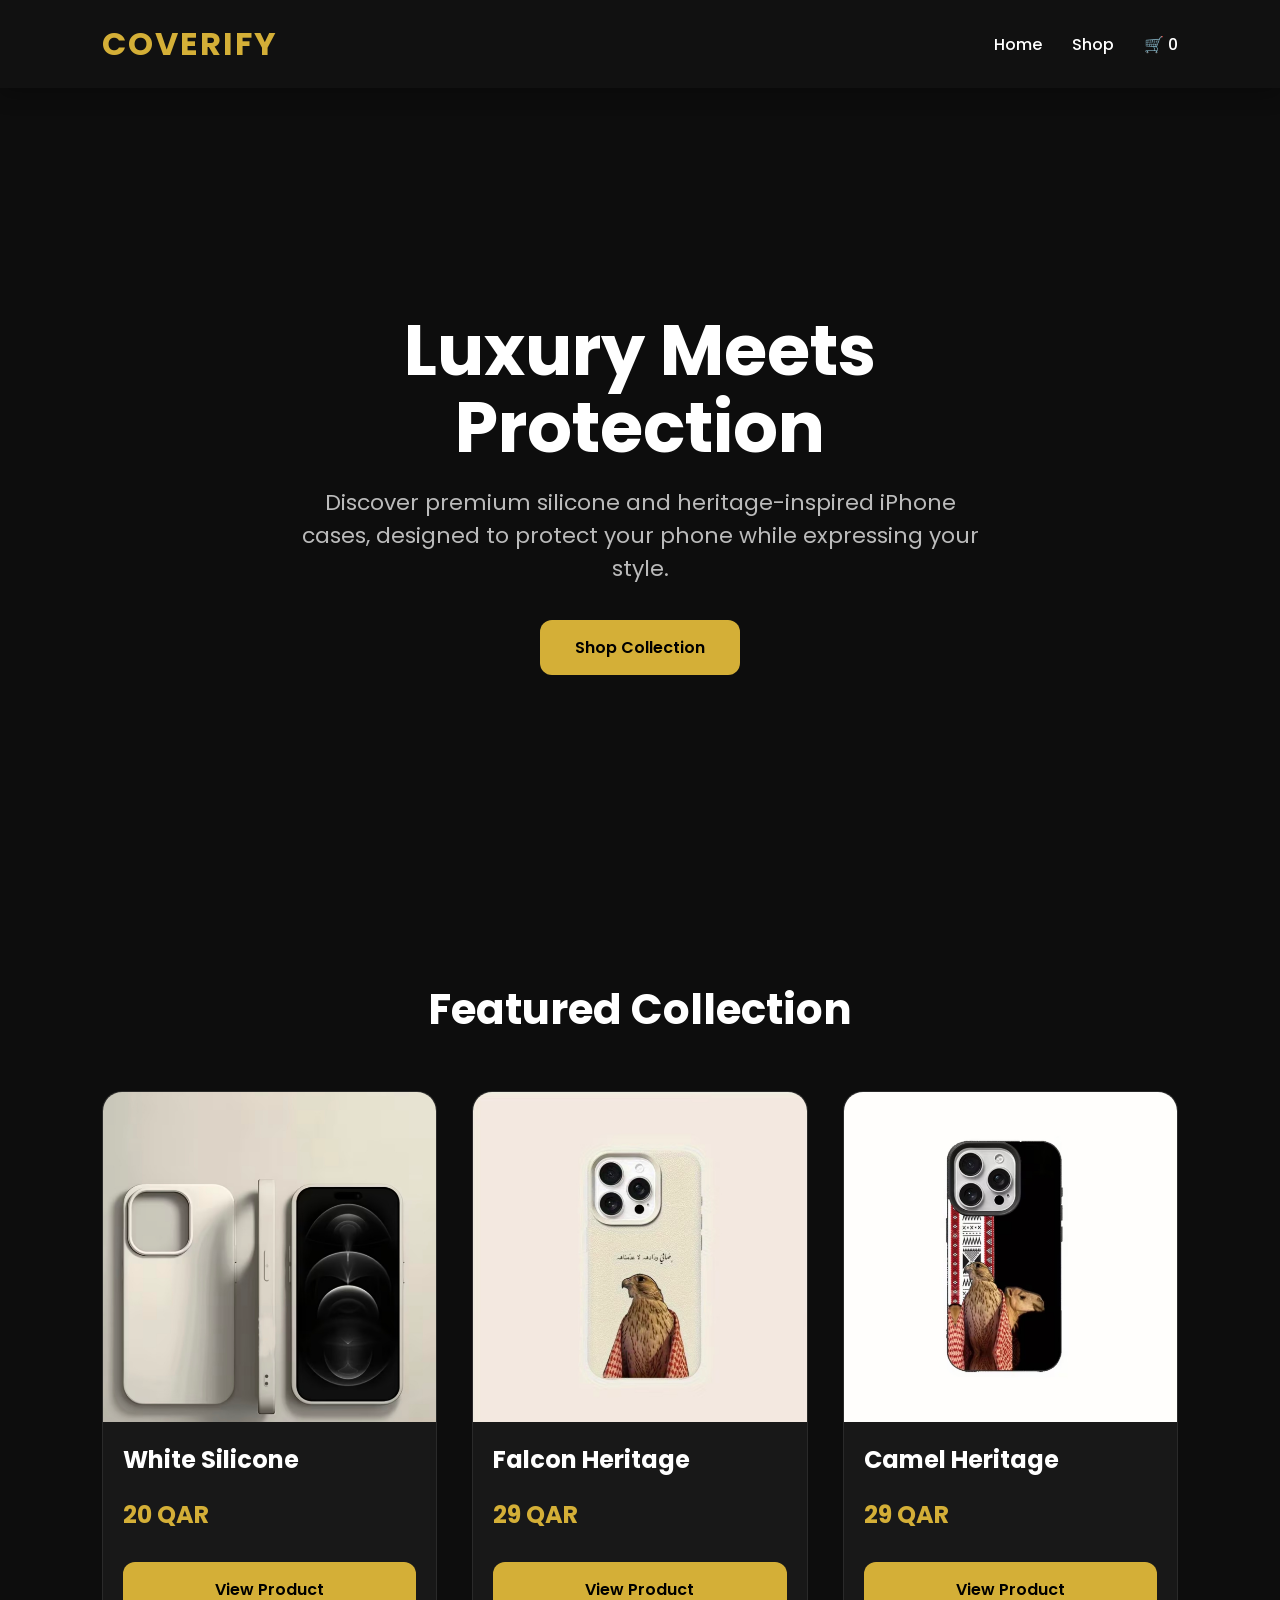
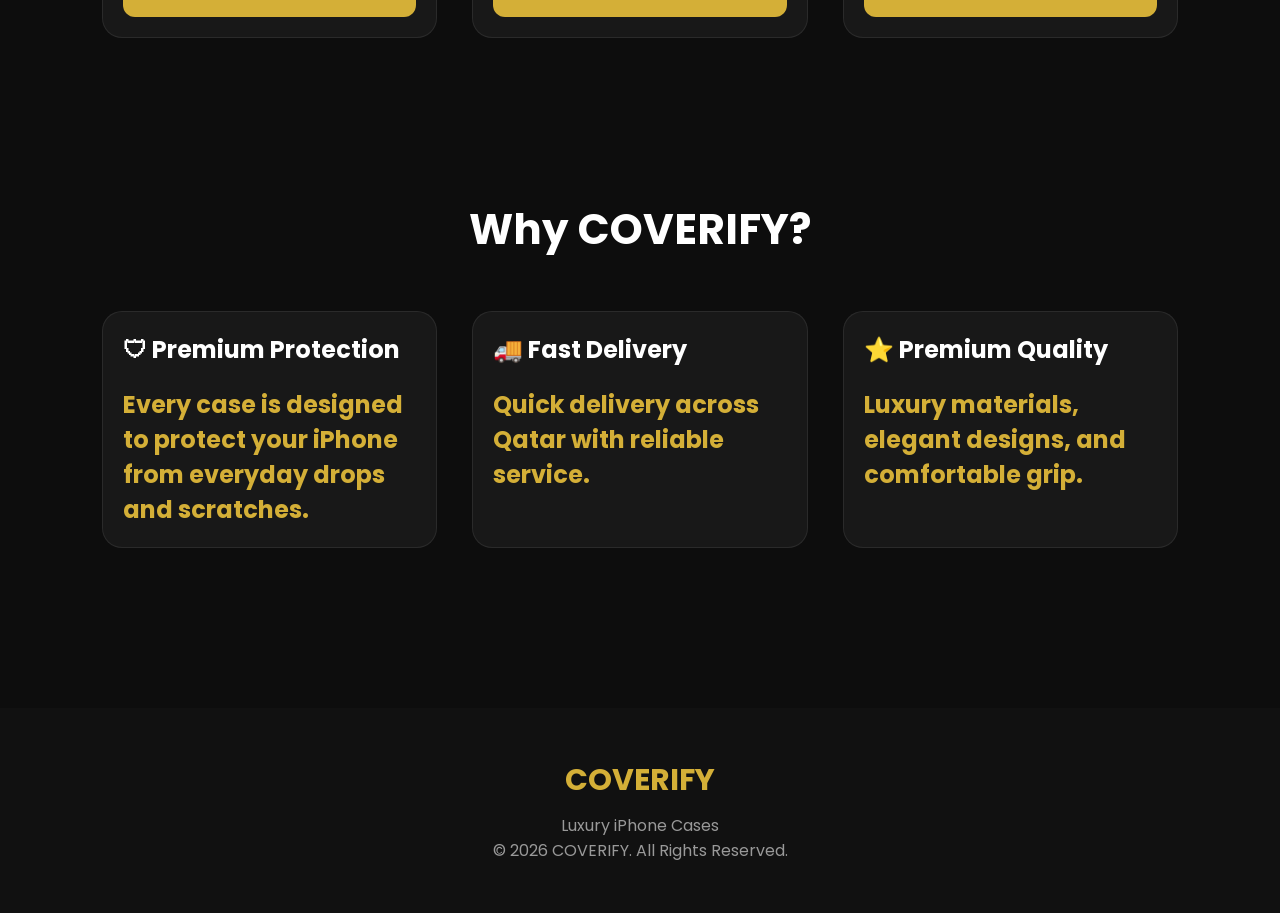
==== index.html @ b0727b63 "First version of COVERIFY" ====
<!DOCTYPE html>
<html lang="en">

<head>

<meta charset="UTF-8">
<meta name="viewport" content="width=device-width, initial-scale=1.0">

<title>COVERIFY | Premium iPhone Cases</title>

<link rel="stylesheet" href="style.css">

<link href="https://fonts.googleapis.com/css2?family=Poppins:wght@300;400;500;600;700&display=swap" rel="stylesheet">

</head>

<body>

<header class="navbar">

<div class="logo">COVERIFY</div>

<nav>

<a href="index.html">Home</a>
<a href="shop.html">Shop</a>
<a href="cart.html">🛒 <span id="cart-count">0</span></a>

</nav>

</header>

<section class="hero">

    <div class="hero-content">

        <h1>Luxury Meets Protection</h1>

        <p>
            Discover premium silicone and heritage-inspired iPhone cases,
            designed to protect your phone while expressing your style.
        </p>

        <a href="shop.html" class="btn">
            Shop Collection
        </a>

    </div>

</section>

<section class="featured">

<h2>Featured Collection</h2>

<div class="products">

<div class="card">

<img src="images/IMG_9384.PNG">

<h3>White Silicone</h3>

<p>20 QAR</p>

<a href="product.html?id=white-silicone" class="card-btn">
View Product
</a>

</div>

<div class="card">

<img src="images/IMG_9403.PNG">

<h3>Falcon Heritage</h3>

<p>29 QAR</p>

<a href="product.html?id=falcon-heritage" class="card-btn">
View Product
</a>

</div>

<div class="card">

<img src="images/IMG_9407.PNG">

<h3>Camel Heritage</h3>

<p>29 QAR</p>

<a href="product.html?id=camel-heritage" class="card-btn">
View Product
</a>

</div>

</div>

</section>

<section class="featured">

<h2>Why COVERIFY?</h2>

<div class="products">

<div class="card">

<h3>🛡 Premium Protection</h3>

<p>
Every case is designed to protect your iPhone from everyday drops and scratches.
</p>

</div>

<div class="card">

<h3>🚚 Fast Delivery</h3>

<p>
Quick delivery across Qatar with reliable service.
</p>

</div>

<div class="card">

<h3>⭐ Premium Quality</h3>

<p>
Luxury materials, elegant designs, and comfortable grip.
</p>

</div>

</div>

</section>

<footer>

<h3>COVERIFY</h3>

<p>Luxury iPhone Cases</p>

<p>© 2026 COVERIFY. All Rights Reserved.</p>

</footer>

<script src="products.js"></script>
<script src="cart.js"></script>

</body>

</html>
---- style.css ----
/* ===========================
   COVERIFY V2
=========================== */

*{
    margin:0;
    padding:0;
    box-sizing:border-box;
    font-family:'Poppins',sans-serif;
}

html{
    scroll-behavior:smooth;
}

body{
    background:#0d0d0d;
    color:white;
}

img{
    max-width:100%;
    display:block;
}

a{
    text-decoration:none;
}

.container{
    width:90%;
    max-width:1300px;
    margin:auto;
}

/* ===========================
NAVBAR
=========================== */

.navbar{

    display:flex;
    justify-content:space-between;
    align-items:center;

    padding:20px 8%;

    background:#111;

    position:sticky;
    top:0;
    z-index:1000;

    box-shadow:0 5px 20px rgba(0,0,0,.3);

}

.logo{

    font-size:32px;
    font-weight:700;
    color:#D4AF37;
    letter-spacing:2px;

}

nav{

    display:flex;
    align-items:center;
    gap:30px;

}

nav a{

    color:white;
    transition:.3s;
    font-weight:500;

}

nav a:hover{

    color:#D4AF37;

}

/* ===========================
HERO
=========================== */

.hero{

    height:90vh;

    display:flex;

    justify-content:center;

    align-items:center;

    text-align:center;

    padding:20px;

}

.hero h1{

    font-size:64px;

    margin-bottom:20px;

}

.hero p{

    color:#cccccc;

    font-size:22px;

    max-width:700px;

    margin:auto;

    margin-bottom:40px;

}

/* ===========================
BUTTONS
=========================== */

.btn,
.card-btn{

    display:inline-block;

    background:#D4AF37;

    color:black;

    padding:15px 35px;

    border-radius:12px;

    font-weight:600;

    transition:.3s;

    border:none;

    cursor:pointer;

}

.btn:hover,
.card-btn:hover{

    transform:translateY(-3px);

    background:white;

}

/* ===========================
SECTION
=========================== */

.featured{

    padding:80px 8%;

}

.featured h2{

    text-align:center;

    font-size:42px;

    margin-bottom:50px;

}
/* ===========================
PRODUCT GRID
=========================== */

.products{

    display:grid;

    grid-template-columns:repeat(auto-fit,minmax(300px,1fr));

    gap:35px;

}

.card{

    background:#181818;

    border-radius:20px;

    overflow:hidden;

    transition:.35s;

    border:1px solid rgba(255,255,255,.08);

}

.card:hover{

    transform:translateY(-10px);

    box-shadow:0 20px 40px rgba(212,175,55,.2);

}

.card img{

    width:100%;

    height:330px;

    object-fit:cover;

}

.card h3{

    margin:20px;

    font-size:24px;

}

.card p{

    margin:0 20px 20px;

    color:#D4AF37;

    font-size:24px;

    font-weight:700;

}

.card-btn{

    width:calc(100% - 40px);

    margin:10px 20px 20px;

    text-align:center;

}

/* ===========================
FOOTER
=========================== */

footer{

    background:#111;

    padding:50px;

    text-align:center;

    margin-top:80px;

}

footer h3{

    color:#D4AF37;

    font-size:30px;

    margin-bottom:10px;

}

footer p{

    color:#999;

}

/* ===========================
SCROLLBAR
=========================== */

::-webkit-scrollbar{

    width:10px;

}

::-webkit-scrollbar-thumb{

    background:#D4AF37;

    border-radius:20px;

}

::-webkit-scrollbar-track{

    background:#111;

}
/* HERO CONTENT */

.hero{
    min-height:85vh;
    display:flex;
    justify-content:center;
    align-items:center;
    text-align:center;
    padding:40px 20px;
}

.hero-content{
    max-width:800px;
}

.hero-content h1{
    font-size:70px;
    margin-bottom:20px;
    line-height:1.1;
}

.hero-content p{
    font-size:22px;
    color:#bbb;
    margin-bottom:35px;
}

@media(max-width:768px){

.hero-content h1{
    font-size:42px;
}

.hero-content p{
    font-size:18px;
}

}
/* SHOP TOOLS */

.shop-tools{

margin-bottom:50px;

display:flex;

justify-content:space-between;

align-items:center;

flex-wrap:wrap;

gap:20px;

}

#search{

width:350px;

max-width:100%;

padding:15px 20px;

border:none;

border-radius:15px;

background:#1a1a1a;

color:white;

font-size:16px;

}

.filters{

display:flex;

gap:15px;

flex-wrap:wrap;

}

.filter-btn{

padding:12px 25px;

border:none;

border-radius:30px;

cursor:pointer;

background:#222;

color:white;

transition:.3s;

}

.filter-btn:hover,

.filter-btn.active{

background:#D4AF37;

color:black;

}
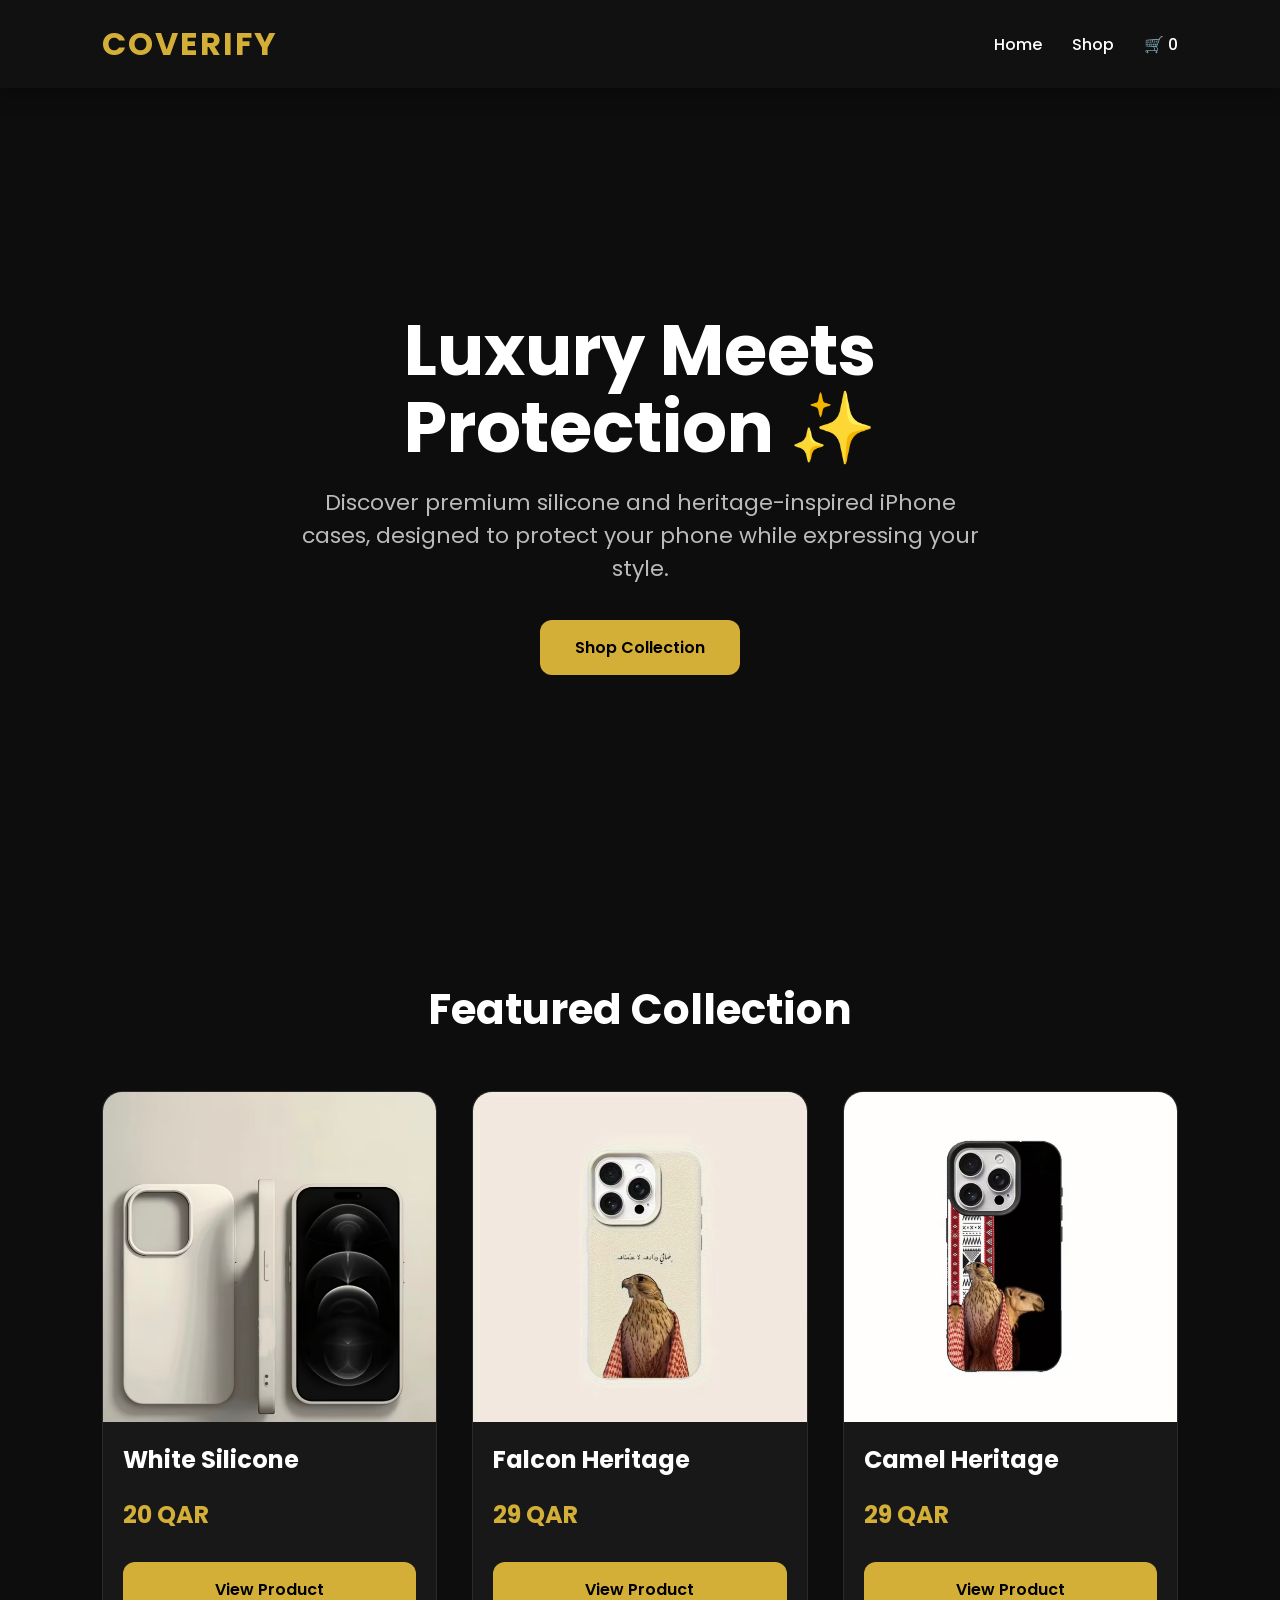
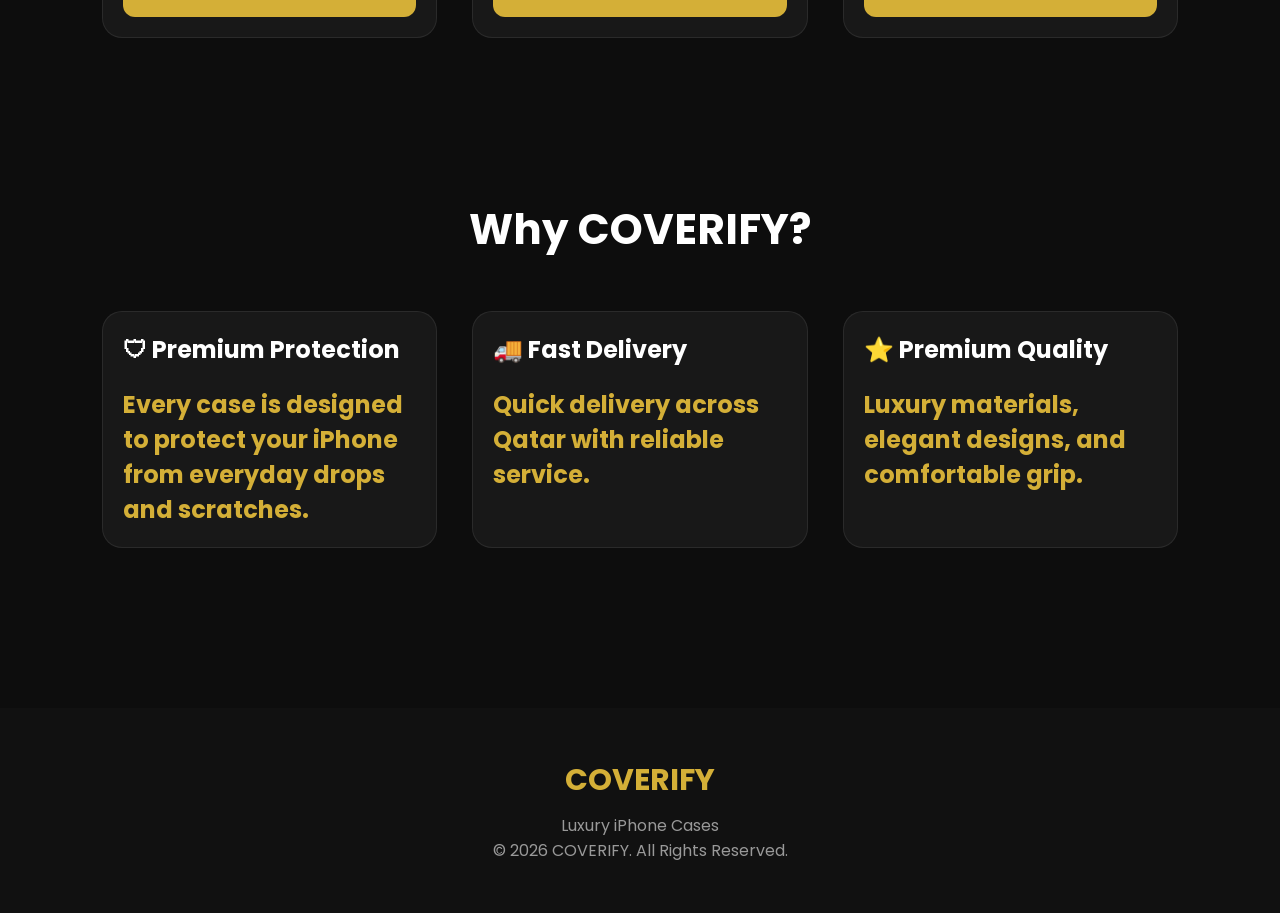
==== commit 5bc1a449: "Test automatic deployment" ====
--- a/index.html
+++ b/index.html
@@ -34,7 +34,7 @@
 
     <div class="hero-content">
 
-        <h1>Luxury Meets Protection</h1>
+        <h1>Luxury Meets Protection ✨</h1>
 
         <p>
             Discover premium silicone and heritage-inspired iPhone cases,
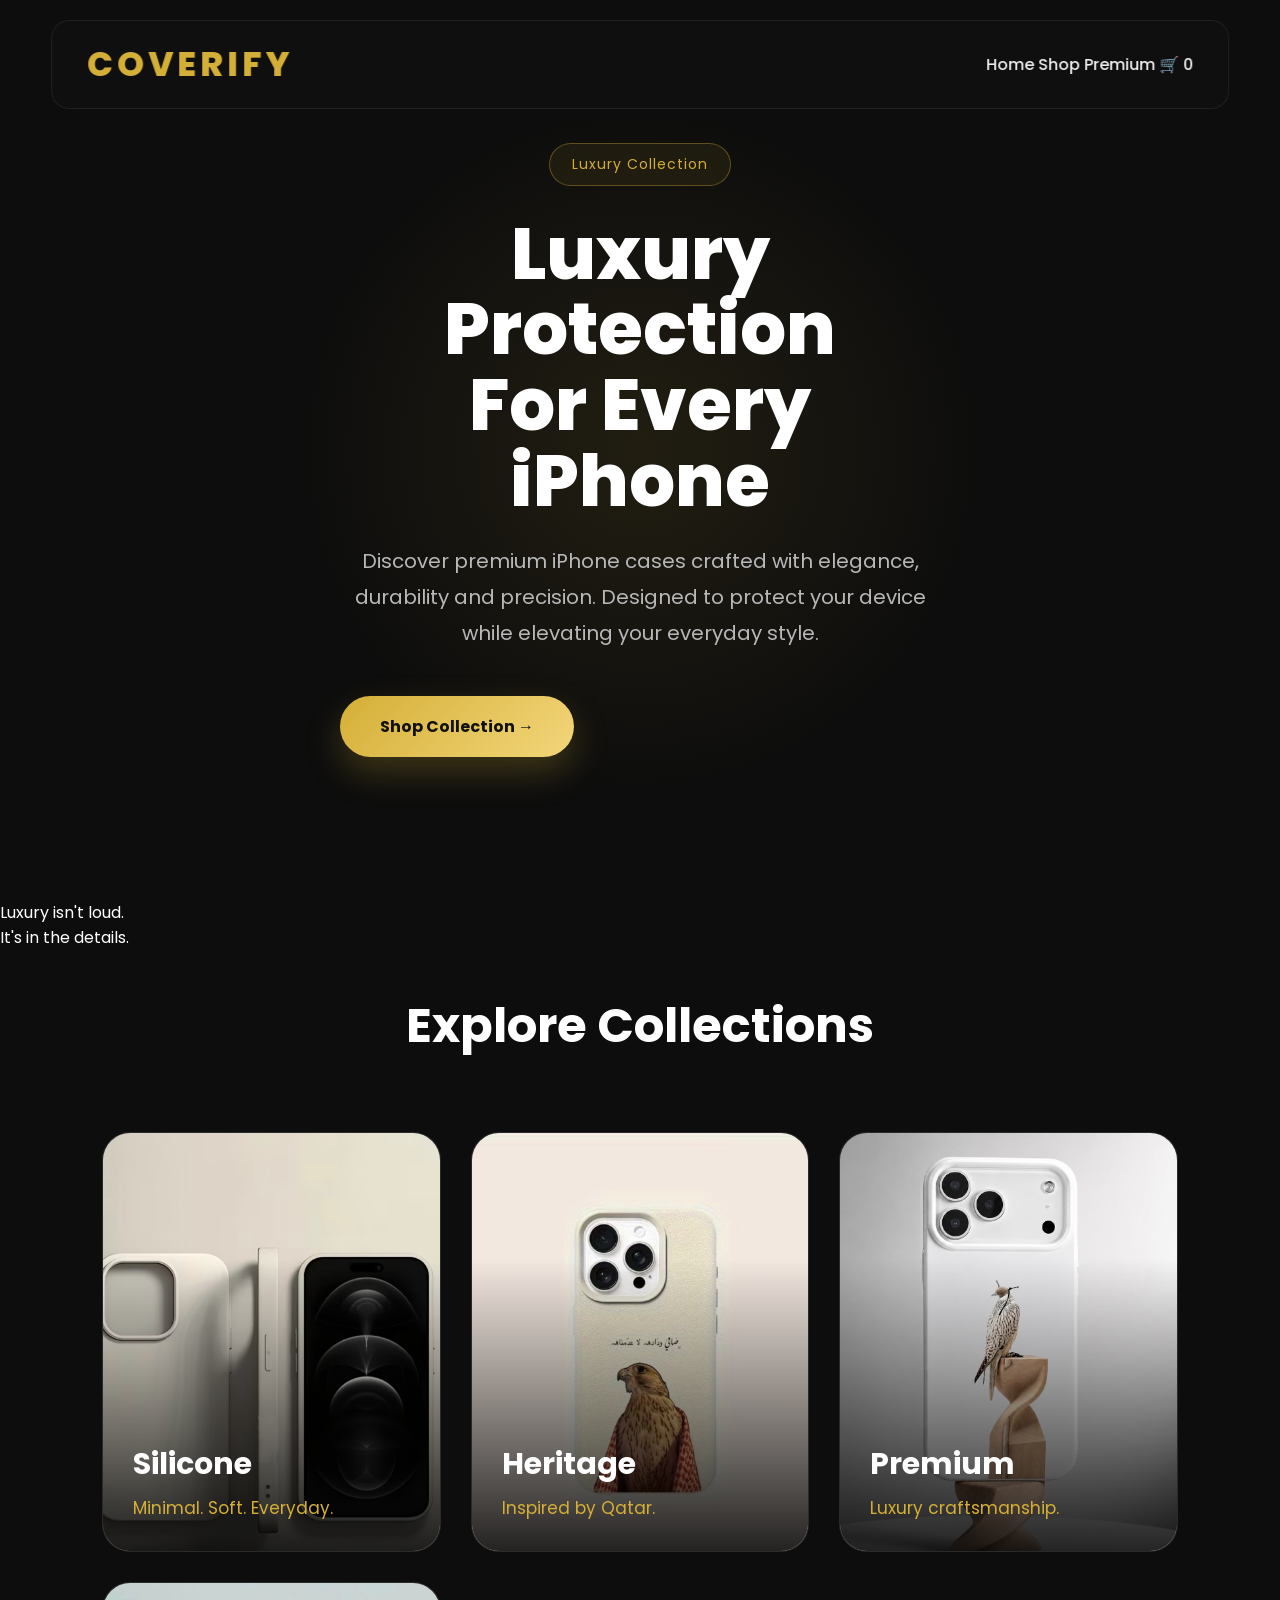
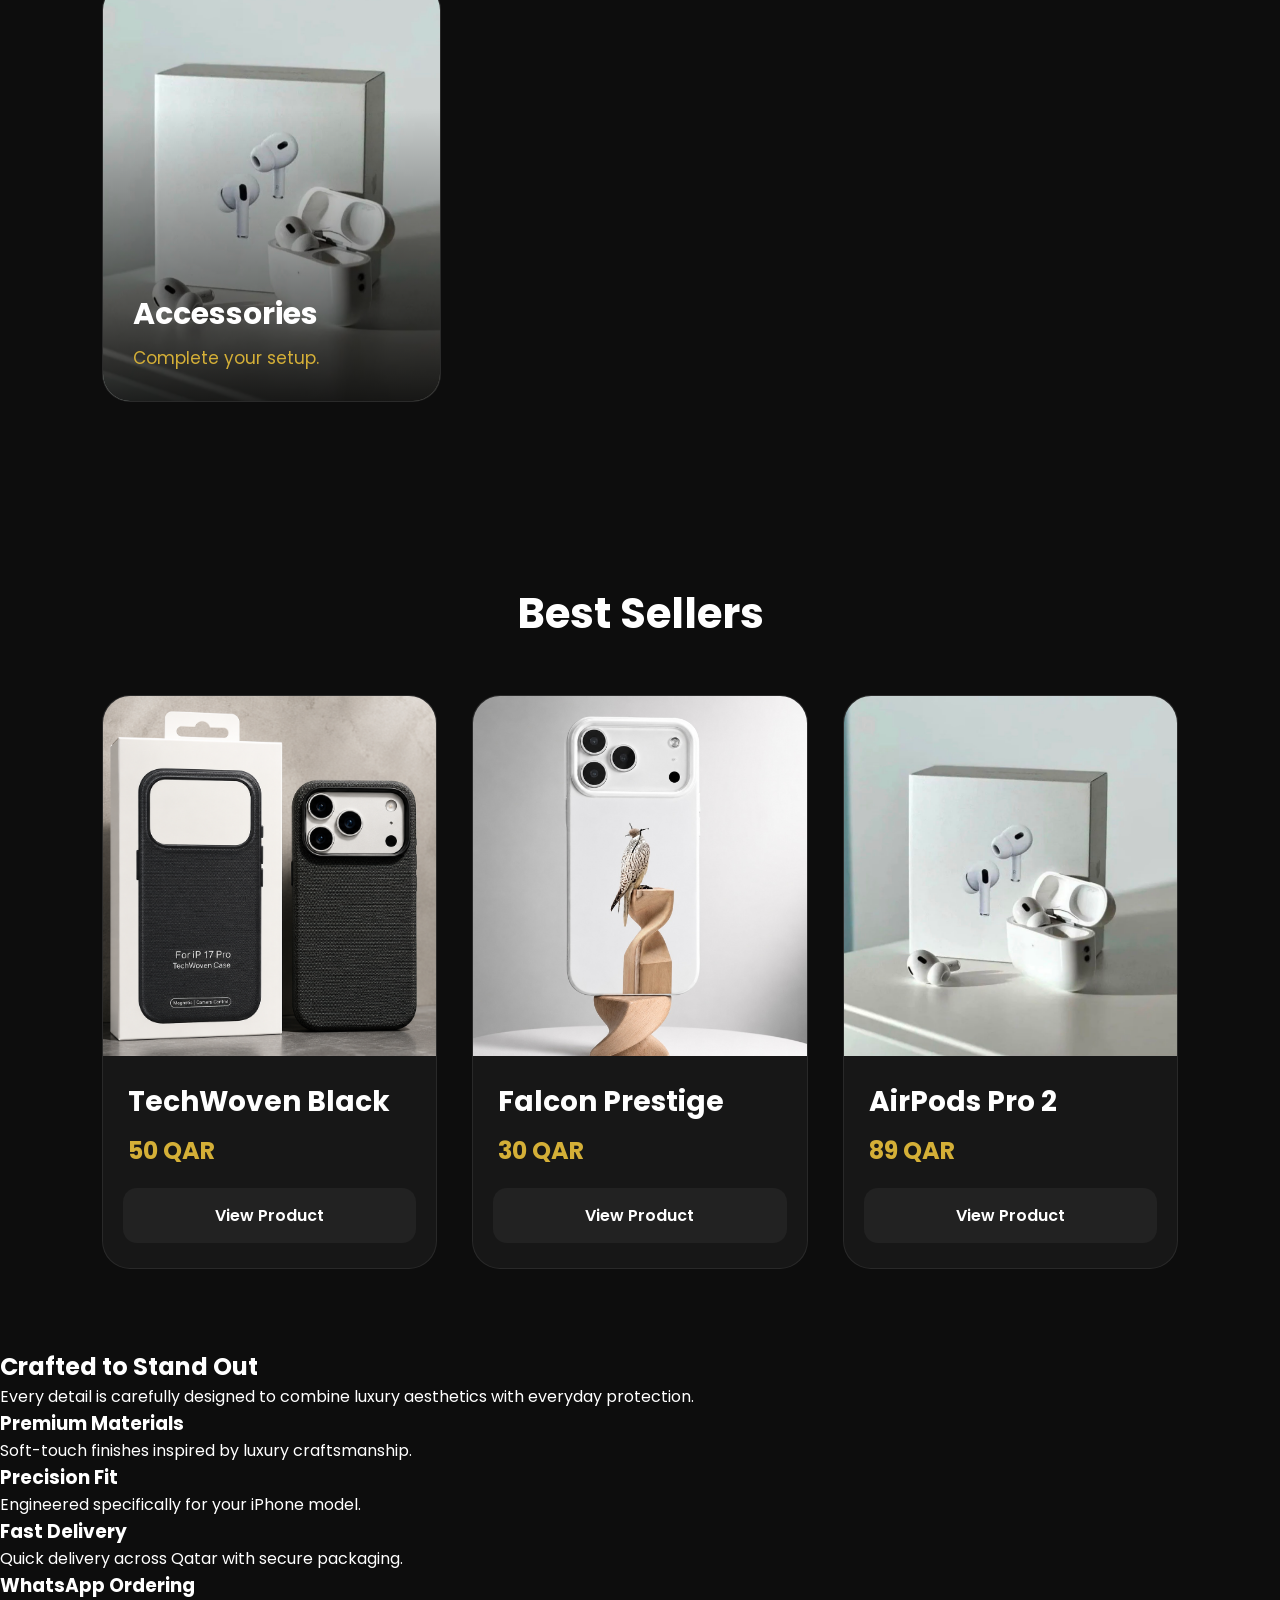
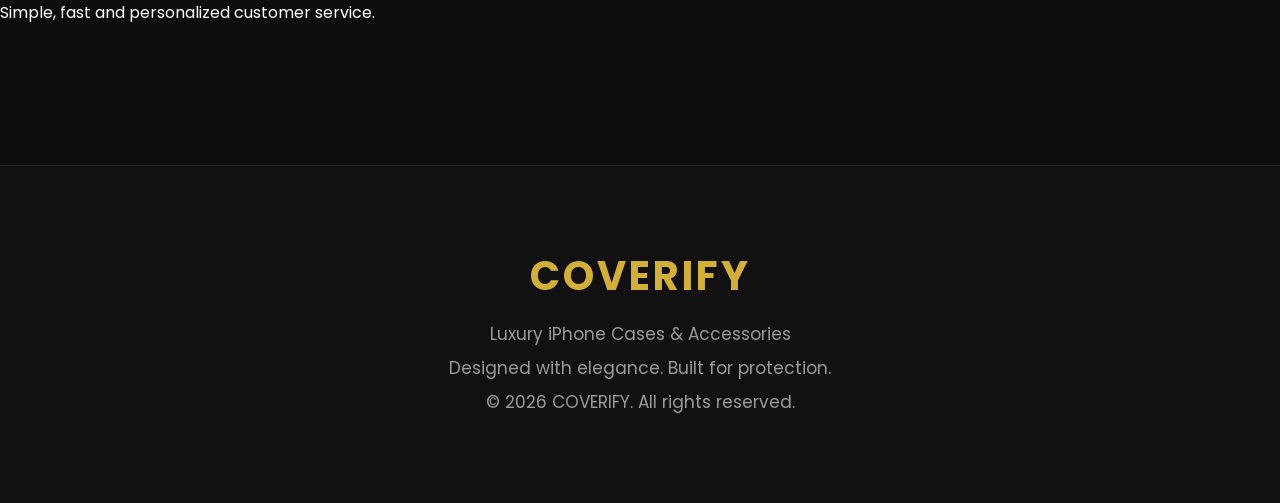
==== commit a220d8d4: "update website" ====
--- a/index.html
+++ b/index.html
@@ -2,7 +2,6 @@
 <html lang="en">
 
 <head>
-
 <meta charset="UTF-8">
 <meta name="viewport" content="width=device-width, initial-scale=1.0">
 
@@ -10,7 +9,7 @@
 
 <link rel="stylesheet" href="style.css">
 
-<link href="https://fonts.googleapis.com/css2?family=Poppins:wght@300;400;500;600;700&display=swap" rel="stylesheet">
+<link href="https://fonts.googleapis.com/css2?family=Poppins:wght@300;400;500;600;700;800&display=swap" rel="stylesheet">
 
 </head>
 
@@ -18,52 +17,143 @@
 
 <header class="navbar">
 
-<div class="logo">COVERIFY</div>
-
-<nav>
-
-<a href="index.html">Home</a>
-<a href="shop.html">Shop</a>
-<a href="cart.html">🛒 <span id="cart-count">0</span></a>
-
-</nav>
+    <a href="index.html" class="logo">COVERIFY</a>
+
+    <nav>
+
+        <a href="index.html" class="active">Home</a>
+        <a href="shop.html">Shop</a>
+        <a href="shop.html">Premium</a>
+        <a href="cart.html" class="cart-link">
+            🛒 <span id="cart-count">0</span>
+        </a>
+
+    </nav>
 
 </header>
 
 <section class="hero">
 
-    <div class="hero-content">
-
-        <h1>Luxury Meets Protection ✨</h1>
+    <div class="hero-text">
+
+        <span class="hero-tag">
+            Luxury Collection
+        </span>
+
+        <h1>
+            Luxury Protection<br>
+            For Every iPhone
+        </h1>
 
         <p>
-            Discover premium silicone and heritage-inspired iPhone cases,
-            designed to protect your phone while expressing your style.
+
+            Discover premium iPhone cases crafted with elegance,
+            durability and precision. Designed to protect your device
+            while elevating your everyday style.
+
         </p>
 
-        <a href="shop.html" class="btn">
-            Shop Collection
-        </a>
+        <div class="hero-buttons">
+
+            <a href="shop.html" class="btn">
+                Shop Collection →
+            </a>
+
+        </div>
 
     </div>
 
+
+</section>
+
+<section class="quote">
+    <p>
+        Luxury isn't loud.<br>
+        <span>It's in the details.</span>
+    </p>
+</section>
+
+<section class="collections">
+
+    <h2>Explore Collections</h2>
+
+    <div class="collection-grid">
+
+        <a href="shop.html" class="collection-card">
+
+            <img src="images/IMG_9384.PNG">
+
+            <div>
+
+                <h3>Silicone</h3>
+
+                <p>Minimal. Soft. Everyday.</p>
+
+            </div>
+
+        </a>
+
+        <a href="shop.html" class="collection-card">
+
+            <img src="images/IMG_9403.PNG">
+
+            <div>
+
+                <h3>Heritage</h3>
+
+                <p>Inspired by Qatar.</p>
+
+            </div>
+
+        </a>
+
+        <a href="shop.html" class="collection-card">
+
+            <img src="images/falcon-prestige.jpg">
+
+            <div>
+
+                <h3>Premium</h3>
+
+                <p>Luxury craftsmanship.</p>
+
+            </div>
+
+        </a>
+
+        <a href="shop.html" class="collection-card">
+
+            <img src="images/airpods-pro2.jpg">
+
+            <div>
+
+                <h3>Accessories</h3>
+
+                <p>Complete your setup.</p>
+
+            </div>
+
+        </a>
+
+    </div>
+
 </section>
 
 <section class="featured">
 
-<h2>Featured Collection</h2>
+<h2>Best Sellers</h2>
 
 <div class="products">
 
 <div class="card">
 
-<img src="images/IMG_9384.PNG">
-
-<h3>White Silicone</h3>
-
-<p>20 QAR</p>
-
-<a href="product.html?id=white-silicone" class="card-btn">
+<img src="images/techwoven-black.jpg">
+
+<h3>TechWoven Black</h3>
+
+<p>50 QAR</p>
+
+<a href="product.html?id=techwoven-black" class="card-btn">
 View Product
 </a>
 
@@ -71,13 +161,13 @@
 
 <div class="card">
 
-<img src="images/IMG_9403.PNG">
-
-<h3>Falcon Heritage</h3>
-
-<p>29 QAR</p>
-
-<a href="product.html?id=falcon-heritage" class="card-btn">
+<img src="images/falcon-prestige.jpg">
+
+<h3>Falcon Prestige</h3>
+
+<p>30 QAR</p>
+
+<a href="product.html?id=falcon-prestige" class="card-btn">
 View Product
 </a>
 
@@ -85,13 +175,13 @@
 
 <div class="card">
 
-<img src="images/IMG_9407.PNG">
-
-<h3>Camel Heritage</h3>
-
-<p>29 QAR</p>
-
-<a href="product.html?id=camel-heritage" class="card-btn">
+<img src="images/airpods-pro2.jpg">
+
+<h3>AirPods Pro 2</h3>
+
+<p>89 QAR</p>
+
+<a href="product.html?id=airpods-pro2" class="card-btn">
 View Product
 </a>
 
@@ -101,53 +191,57 @@
 
 </section>
 
-<section class="featured">
-
-<h2>Why COVERIFY?</h2>
-
-<div class="products">
-
-<div class="card">
-
-<h3>🛡 Premium Protection</h3>
-
-<p>
-Every case is designed to protect your iPhone from everyday drops and scratches.
-</p>
-
-</div>
-
-<div class="card">
-
-<h3>🚚 Fast Delivery</h3>
-
-<p>
-Quick delivery across Qatar with reliable service.
-</p>
-
-</div>
-
-<div class="card">
-
-<h3>⭐ Premium Quality</h3>
-
-<p>
-Luxury materials, elegant designs, and comfortable grip.
-</p>
-
-</div>
-
-</div>
-
-</section>
-
+<section class="benefits">
+
+    <h2>Crafted to Stand Out</h2>
+
+    <p class="section-subtitle">
+        Every detail is carefully designed to combine luxury aesthetics
+        with everyday protection.
+    </p>
+
+    <div class="benefit-grid">
+
+        <div class="benefit">
+            <h3>Premium Materials</h3>
+            <p>
+                Soft-touch finishes inspired by luxury craftsmanship.
+            </p>
+        </div>
+
+        <div class="benefit">
+            <h3>Precision Fit</h3>
+            <p>
+                Engineered specifically for your iPhone model.
+            </p>
+        </div>
+
+        <div class="benefit">
+            <h3>Fast Delivery</h3>
+            <p>
+                Quick delivery across Qatar with secure packaging.
+            </p>
+        </div>
+
+        <div class="benefit">
+            <h3>WhatsApp Ordering</h3>
+            <p>
+                Simple, fast and personalized customer service.
+            </p>
+        </div>
+
+    </div>
+
+</section>
 <footer>
 
-<h3>COVERIFY</h3>
-
-<p>Luxury iPhone Cases</p>
-
-<p>© 2026 COVERIFY. All Rights Reserved.</p>
+<h2>COVERIFY</h2>
+
+<p>Luxury iPhone Cases & Accessories</p>
+
+<p>Designed with elegance. Built for protection.</p>
+
+<p>© 2026 COVERIFY. All rights reserved.</p>
 
 </footer>
 
--- a/style.css
+++ b/style.css
@@ -38,392 +38,657 @@
 =========================== */
 
 .navbar{
+    position:fixed;
+    top:20px;
+    left:50%;
+    transform:translateX(-50%);
+    width:92%;
+    max-width:1400px;
 
     display:flex;
     justify-content:space-between;
     align-items:center;
 
-    padding:20px 8%;
-
-    background:#111;
-
-    position:sticky;
-    top:0;
+    padding:18px 35px;
+
+    background:rgba(18,18,18,.65);
+    backdrop-filter:blur(18px);
+
+    border:1px solid rgba(255,255,255,.08);
+
+    border-radius:18px;
+
     z-index:1000;
 
-    box-shadow:0 5px 20px rgba(0,0,0,.3);
-
+    transition:.35s;
 }
 
 .logo{
-
-    font-size:32px;
+    color:#D4AF37;
+    font-size:34px;
+    font-weight:800;
+    letter-spacing:4px;
+}
+
+nav a{
+    color:#eee;
+    font-weight:500;
+    position:relative;
+    transition:.3s;
+}
+
+nav a::after{
+    content:"";
+    position:absolute;
+    left:0;
+    bottom:-8px;
+    width:0;
+    height:2px;
+    background:#D4AF37;
+    transition:.3s;
+}
+
+nav a:hover{
+    color:#D4AF37;
+}
+
+nav a:hover::after{
+    width:100%;
+}
+
+/* ===========================
+HERO
+=========================== */
+
+.hero{
+
+    min-height:100vh;
+
+    display:flex;
+
+    justify-content:center;
+
+    align-items:center;
+
+    text-align:center;
+
+    padding:160px 8% 120px;
+
+    position:relative;
+
+    overflow:hidden;
+
+}
+.hero-text{
+
+    max-width:850px;
+
+    margin:auto;
+
+}
+.hero::before{
+
+    content:"";
+
+    position:absolute;
+
+    width:700px;
+    height:700px;
+
+    background:radial-gradient(circle,
+    rgba(212,175,55,.10),
+    transparent 70%);
+
+    top:50%;
+
+    left:50%;
+
+    transform:translate(-50%,-50%);
+
+    z-index:-1;
+
+}
+
+/* ===========================
+BUTTONS
+=========================== */
+
+.btn{
+    display:inline-flex;
+    align-items:center;
+    justify-content:center;
+
+    padding:18px 40px;
+
+    border-radius:999px;
+
+    background:linear-gradient(135deg,#D4AF37,#F3D67A);
+
+    color:#111;
+
     font-weight:700;
+
+    transition:.35s;
+
+    box-shadow:0 15px 35px rgba(212,175,55,.25);
+}
+
+.btn:hover{
+    transform:translateY(-5px) scale(1.03);
+
+    box-shadow:0 25px 50px rgba(212,175,55,.45);
+}
+
+/* ===========================
+SECTION
+=========================== */
+
+.featured{
+
+    padding:80px 8%;
+
+}
+
+.featured h2{
+
+    text-align:center;
+
+    font-size:42px;
+
+    margin-bottom:50px;
+
+}
+/* ===========================
+PRODUCT GRID
+=========================== */
+
+.products{
+
+    display:grid;
+
+    grid-template-columns:repeat(auto-fit,minmax(300px,1fr));
+
+    gap:35px;
+
+}
+
+.card{
+
+    background:#171717;
+
+    border-radius:28px;
+
+    overflow:hidden;
+
+    transition:.4s;
+
+    border:1px solid rgba(255,255,255,.08);
+
+}
+
+.card img{
+
+    height:360px;
+
+    object-fit:cover;
+
+    transition:.5s;
+
+}
+
+.card:hover{
+
+    transform:translateY(-12px);
+
+    box-shadow:0 25px 60px rgba(0,0,0,.45);
+
+}
+
+.card:hover img{
+
+    transform:scale(1.08);
+
+}
+
+.card h3{
+
+    margin:25px 25px 10px;
+
+    font-size:28px;
+
+}
+
+.card p{
+
+    margin:0 25px 20px;
+
     color:#D4AF37;
-    letter-spacing:2px;
-
-}
-
-nav{
-
-    display:flex;
-    align-items:center;
-    gap:30px;
-
-}
-
-nav a{
-
-    color:white;
-    transition:.3s;
-    font-weight:500;
-
-}
-
-nav a:hover{
-
-    color:#D4AF37;
-
-}
-
-/* ===========================
-HERO
-=========================== */
-
-.hero{
-
-    height:90vh;
-
-    display:flex;
-
-    justify-content:center;
-
-    align-items:center;
-
-    text-align:center;
-
-    padding:20px;
-
-}
-
-.hero h1{
-
-    font-size:64px;
-
-    margin-bottom:20px;
-
-}
-
-.hero p{
-
-    color:#cccccc;
-
-    font-size:22px;
-
-    max-width:700px;
-
-    margin:auto;
-
-    margin-bottom:40px;
-
-}
-
-/* ===========================
-BUTTONS
-=========================== */
-
-.btn,
+
+    font-size:24px;
+
+    font-weight:700;
+
+}
+
 .card-btn{
 
-    display:inline-block;
-
-    background:#D4AF37;
-
-    color:black;
-
-    padding:15px 35px;
-
-    border-radius:12px;
-
-    font-weight:600;
-
-    transition:.3s;
-
-    border:none;
-
-    cursor:pointer;
-
-}
-
-.btn:hover,
-.card-btn:hover{
-
-    transform:translateY(-3px);
-
-    background:white;
-
-}
-
-/* ===========================
-SECTION
-=========================== */
-
-.featured{
-
-    padding:80px 8%;
-
-}
-
-.featured h2{
-
-    text-align:center;
-
-    font-size:42px;
-
-    margin-bottom:50px;
-
-}
-/* ===========================
-PRODUCT GRID
-=========================== */
-
-.products{
-
-    display:grid;
-
-    grid-template-columns:repeat(auto-fit,minmax(300px,1fr));
-
-    gap:35px;
-
-}
-
-.card{
-
-    background:#181818;
-
-    border-radius:20px;
-
-    overflow:hidden;
-
-    transition:.35s;
-
-    border:1px solid rgba(255,255,255,.08);
-
-}
-
-.card:hover{
-
-    transform:translateY(-10px);
-
-    box-shadow:0 20px 40px rgba(212,175,55,.2);
-
-}
-
-.card img{
-
-    width:100%;
-
-    height:330px;
-
-    object-fit:cover;
-
-}
-
-.card h3{
-
-    margin:20px;
-
-    font-size:24px;
-
-}
-
-.card p{
-
-    margin:0 20px 20px;
-
-    color:#D4AF37;
-
-    font-size:24px;
-
-    font-weight:700;
-
-}
-
-.card-btn{
-
-    width:calc(100% - 40px);
-
-    margin:10px 20px 20px;
-
-    text-align:center;
-
-}
-
-/* ===========================
-FOOTER
-=========================== */
-
-footer{
-
-    background:#111;
-
-    padding:50px;
-
-    text-align:center;
-
-    margin-top:80px;
-
-}
-
-footer h3{
-
-    color:#D4AF37;
-
-    font-size:30px;
-
-    margin-bottom:10px;
-
-}
-
-footer p{
-
-    color:#999;
-
-}
-
-/* ===========================
-SCROLLBAR
-=========================== */
-
-::-webkit-scrollbar{
-
-    width:10px;
-
-}
-
-::-webkit-scrollbar-thumb{
-
-    background:#D4AF37;
-
-    border-radius:20px;
-
-}
-
-::-webkit-scrollbar-track{
-
-    background:#111;
-
-}
-/* HERO CONTENT */
-
-.hero{
-    min-height:85vh;
     display:flex;
     justify-content:center;
     align-items:center;
+
+    width:calc(100% - 40px);
+
+    margin:0 20px 25px;
+
+    padding:15px;
+
+    border-radius:14px;
+
+    background:#222;
+
+    color:white;
+
+    font-weight:600;
+
+    transition:.35s;
+}
+
+.card-btn:hover{
+
+    background:#D4AF37;
+
+    color:#111;
+
+    transform:translateY(-3px);
+
+}
+/* ===========================
+FOOTER
+=========================== */
+
+footer{
+
+    background:#111;
+
+    margin-top:140px;
+
+    padding:80px 8%;
+
     text-align:center;
-    padding:40px 20px;
-}
-
-.hero-content{
-    max-width:800px;
-}
-
-.hero-content h1{
-    font-size:70px;
-    margin-bottom:20px;
-    line-height:1.1;
-}
-
-.hero-content p{
-    font-size:22px;
-    color:#bbb;
-    margin-bottom:35px;
-}
-
-@media(max-width:768px){
-
-.hero-content h1{
-    font-size:42px;
-}
-
-.hero-content p{
+
+    border-top:1px solid rgba(255,255,255,.08);
+
+}
+
+footer h2{
+
+    color:#D4AF37;
+
+    font-size:40px;
+
+    margin-bottom:15px;
+
+    letter-spacing:3px;
+
+}
+
+footer p{
+
+    color:#9a9a9a;
+
+    margin:8px 0;
+
+    font-size:17px;
+
+}
+
+/* ===========================
+SCROLLBAR
+=========================== */
+
+::-webkit-scrollbar{
+
+    width:10px;
+
+}
+
+::-webkit-scrollbar-thumb{
+
+    background:#D4AF37;
+
+    border-radius:20px;
+
+}
+
+::-webkit-scrollbar-track{
+
+    background:#111;
+
+}
+/* HERO CONTENT */
+
+/* ===========================
+   HERO V2
+=========================== */
+
+.hero{
+    min-height:100vh;
+    display:flex;
+    justify-content:space-between;
+    align-items:center;
+    padding:120px 8%;
+    gap:80px;
+    overflow:hidden;
+}
+
+.hero-text{
+    flex:1;
+    max-width:600px;
+}
+
+.hero-tag{
+    display:inline-block;
+    padding:10px 22px;
+    border:1px solid rgba(212,175,55,.35);
+    border-radius:999px;
+    color:#D4AF37;
+    font-size:14px;
+    letter-spacing:1px;
+    margin-bottom:30px;
+    background:rgba(212,175,55,.08);
+}
+
+.hero h1{
+    font-size:72px;
+    line-height:1.05;
+    margin-bottom:25px;
+    font-weight:800;
+}
+
+.hero p{
+    color:#b8b8b8;
+    font-size:20px;
+    line-height:1.8;
+    margin-bottom:45px;
+}
+
+.hero-buttons{
+    display:flex;
+    gap:20px;
+    flex-wrap:wrap;
+}
+
+
+/* ===========================
+   COLLECTIONS
+=========================== */
+
+.collections{
+    padding:40px 8% 100px;
+}
+
+.collections h2{
+    text-align:center;
+    font-size:48px;
+    margin-bottom:70px;
+    font-weight:700;
+}
+
+.collection-grid{
+    display:grid;
+    grid-template-columns:repeat(auto-fit,minmax(260px,1fr));
+    gap:30px;
+}
+
+.collection-card{
+    position:relative;
+    overflow:hidden;
+
+    height:420px;
+
+    border-radius:28px;
+
+    background:#181818;
+
+    transition:.45s;
+
+    border:1px solid rgba(255,255,255,.08);
+}
+
+.collection-card img{
+    width:100%;
+    height:100%;
+    object-fit:cover;
+
+    transition:.6s;
+}
+
+.collection-card::before{
+    content:"";
+
+    position:absolute;
+    inset:0;
+
+    background:linear-gradient(
+        transparent 30%,
+        rgba(0,0,0,.85)
+    );
+
+    z-index:1;
+}
+
+.collection-card div{
+    position:absolute;
+
+    left:30px;
+    bottom:30px;
+
+    z-index:2;
+}
+
+.collection-card h3{
+
+    font-size:30px;
+
+    margin-bottom:8px;
+
+    color:white;
+
+}
+
+.collection-card p{
+
+    color:#D4AF37;
+
+    font-size:17px;
+
+}
+
+.collection-card:hover{
+
+    transform:translateY(-12px);
+
+    box-shadow:0 30px 60px rgba(0,0,0,.5);
+
+}
+
+.collection-card:hover img{
+
+    transform:scale(1.12);
+
+}
+/* SHOP TOOLS */
+
+.shop-tools{
+
+margin-bottom:50px;
+
+display:flex;
+
+justify-content:space-between;
+
+align-items:center;
+
+flex-wrap:wrap;
+
+gap:20px;
+
+}
+
+#search{
+
+width:350px;
+
+max-width:100%;
+
+padding:15px 20px;
+
+border:none;
+
+border-radius:15px;
+
+background:#1a1a1a;
+
+color:white;
+
+font-size:16px;
+
+}
+
+.filters{
+
+display:flex;
+
+gap:15px;
+
+flex-wrap:wrap;
+
+}
+
+.filter-btn{
+
+padding:12px 25px;
+
+border:none;
+
+border-radius:30px;
+
+cursor:pointer;
+
+background:#222;
+
+color:white;
+
+transition:.3s;
+
+}
+
+.filter-btn:hover,
+
+.filter-btn.active{
+
+background:#D4AF37;
+
+color:black;
+
+}
+@media(max-width:900px){
+
+.hero{
+    min-height:100vh;
+    padding-top:220px;
+}
+
+.hero h1{
+
+    font-size:48px;
+
+}
+
+.hero p{
+
     font-size:18px;
-}
-
-}
-/* SHOP TOOLS */
-
-.shop-tools{
-
-margin-bottom:50px;
-
-display:flex;
-
-justify-content:space-between;
-
-align-items:center;
-
-flex-wrap:wrap;
-
-gap:20px;
-
-}
-
-#search{
-
-width:350px;
-
-max-width:100%;
-
-padding:15px 20px;
-
-border:none;
-
-border-radius:15px;
-
-background:#1a1a1a;
-
-color:white;
-
-font-size:16px;
-
-}
-
-.filters{
-
-display:flex;
-
-gap:15px;
-
-flex-wrap:wrap;
-
-}
-
-.filter-btn{
-
-padding:12px 25px;
-
-border:none;
-
-border-radius:30px;
-
-cursor:pointer;
-
-background:#222;
-
-color:white;
-
-transition:.3s;
-
-}
-
-.filter-btn:hover,
-
-.filter-btn.active{
-
-background:#D4AF37;
-
-color:black;
-
+
+}
+
+.hero-buttons{
+
+    justify-content:center;
+
+}
+
+.hero-image img{
+
+    max-width:360px;
+
+}
+
+.navbar{
+
+    padding:15px 20px;
+
+}
+
+nav{
+
+    gap:18px;
+
+}
+
+.collections h2,
+.featured h2{
+
+    font-size:36px;
+
+}
+
+.benefit-grid{
+
+    display:grid;
+
+    grid-template-columns:repeat(auto-fit,minmax(260px,1fr));
+
+    gap:30px;
+
+}
+
+.benefit{
+
+    background:#171717;
+
+    padding:40px;
+
+    border-radius:25px;
+
+    border:1px solid rgba(255,255,255,.06);
+
+    transition:.35s;
+
+}
+
+.benefit:hover{
+
+    transform:translateY(-8px);
+
+    border-color:#D4AF37;
+
+}
+
+.benefit h3{
+
+    color:white;
+
+    margin-bottom:15px;
+
+    font-size:24px;
+
+}
+
+.benefit p{
+
+    color:#aaa;
+
+    line-height:1.8;
+
+}
 }
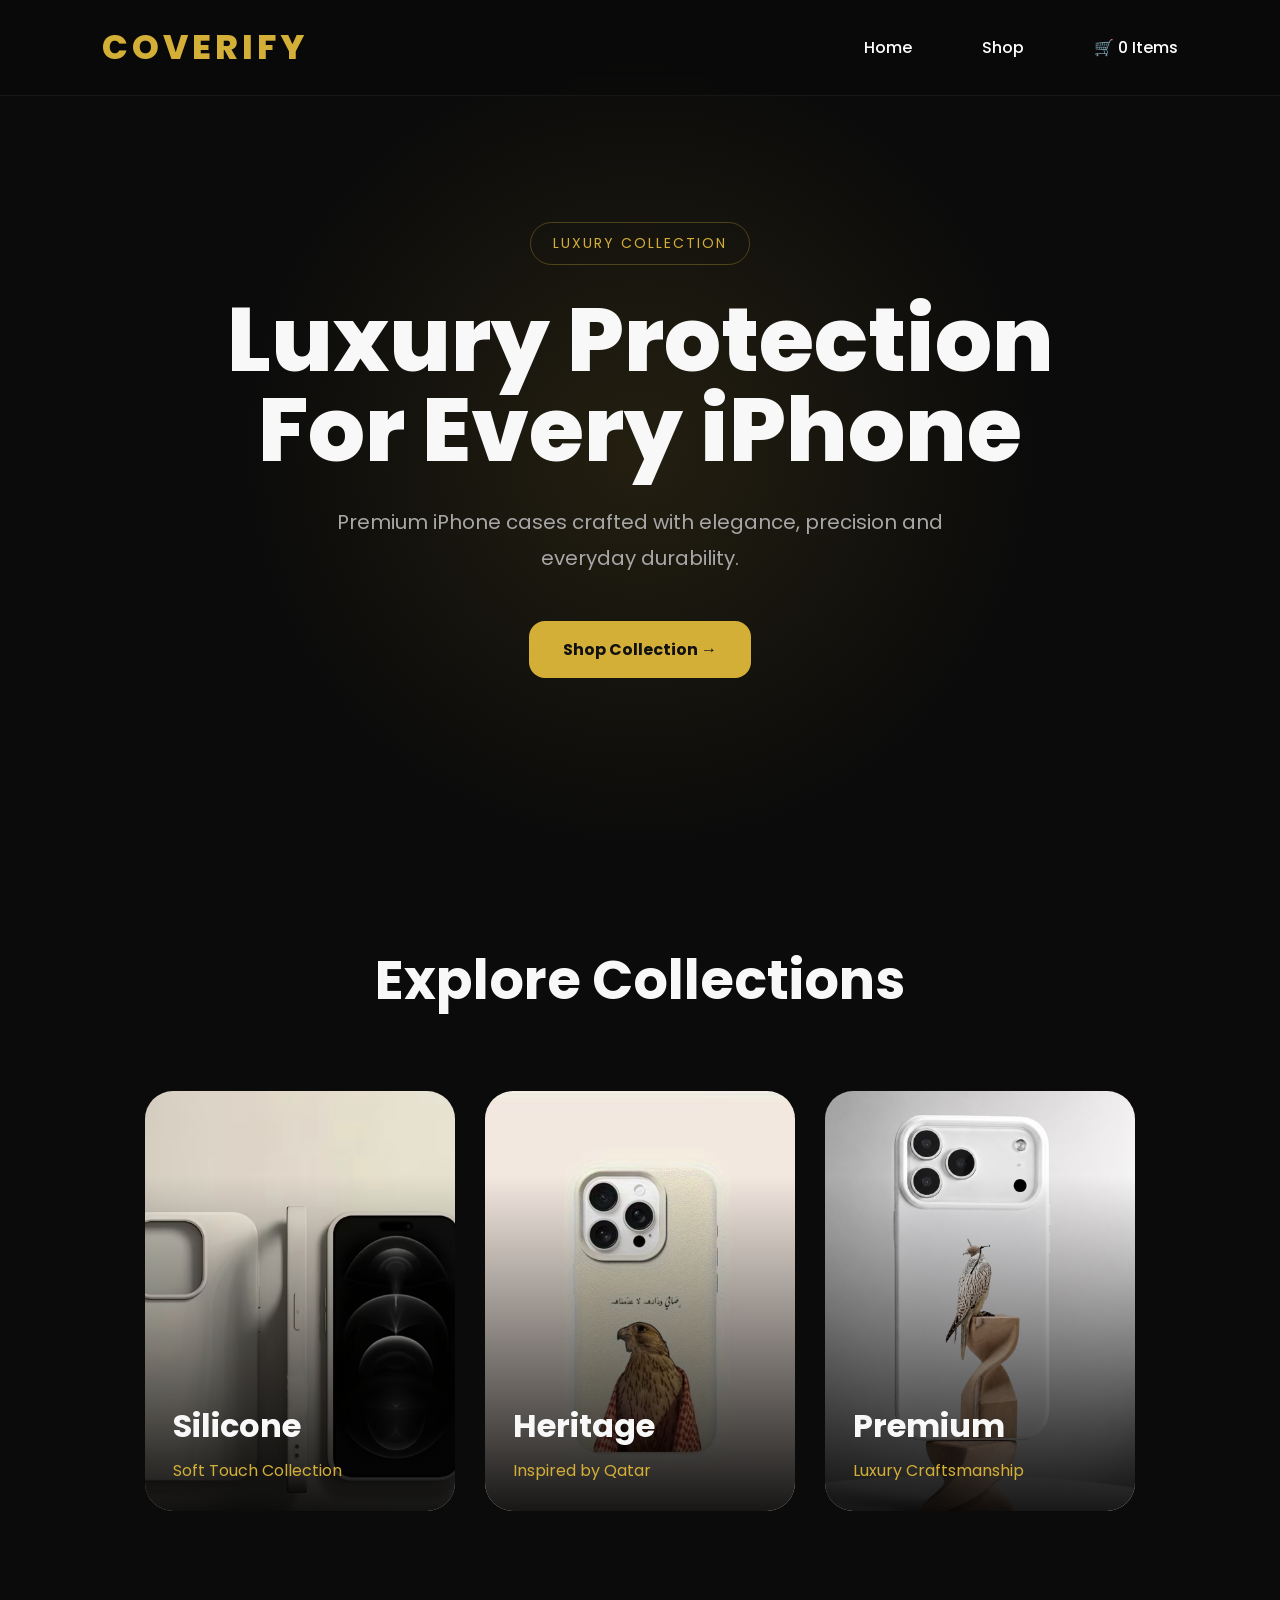
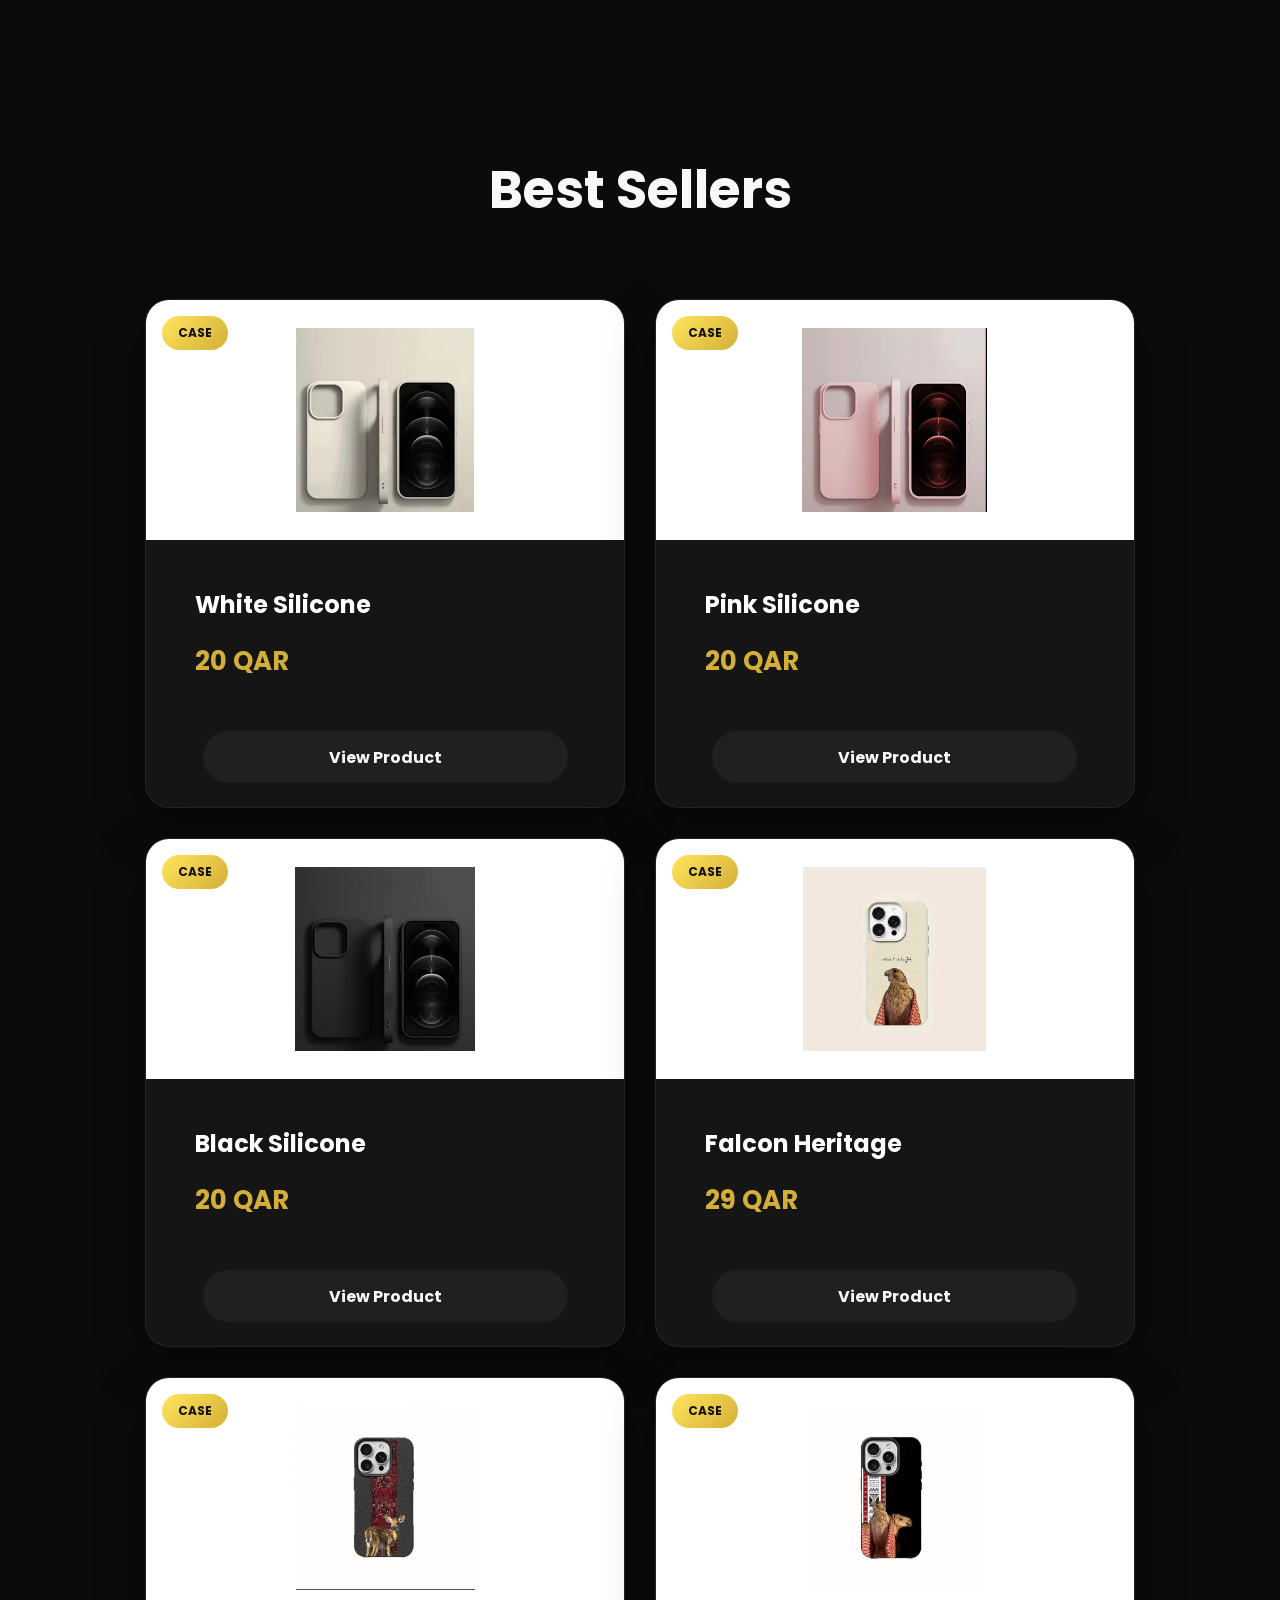
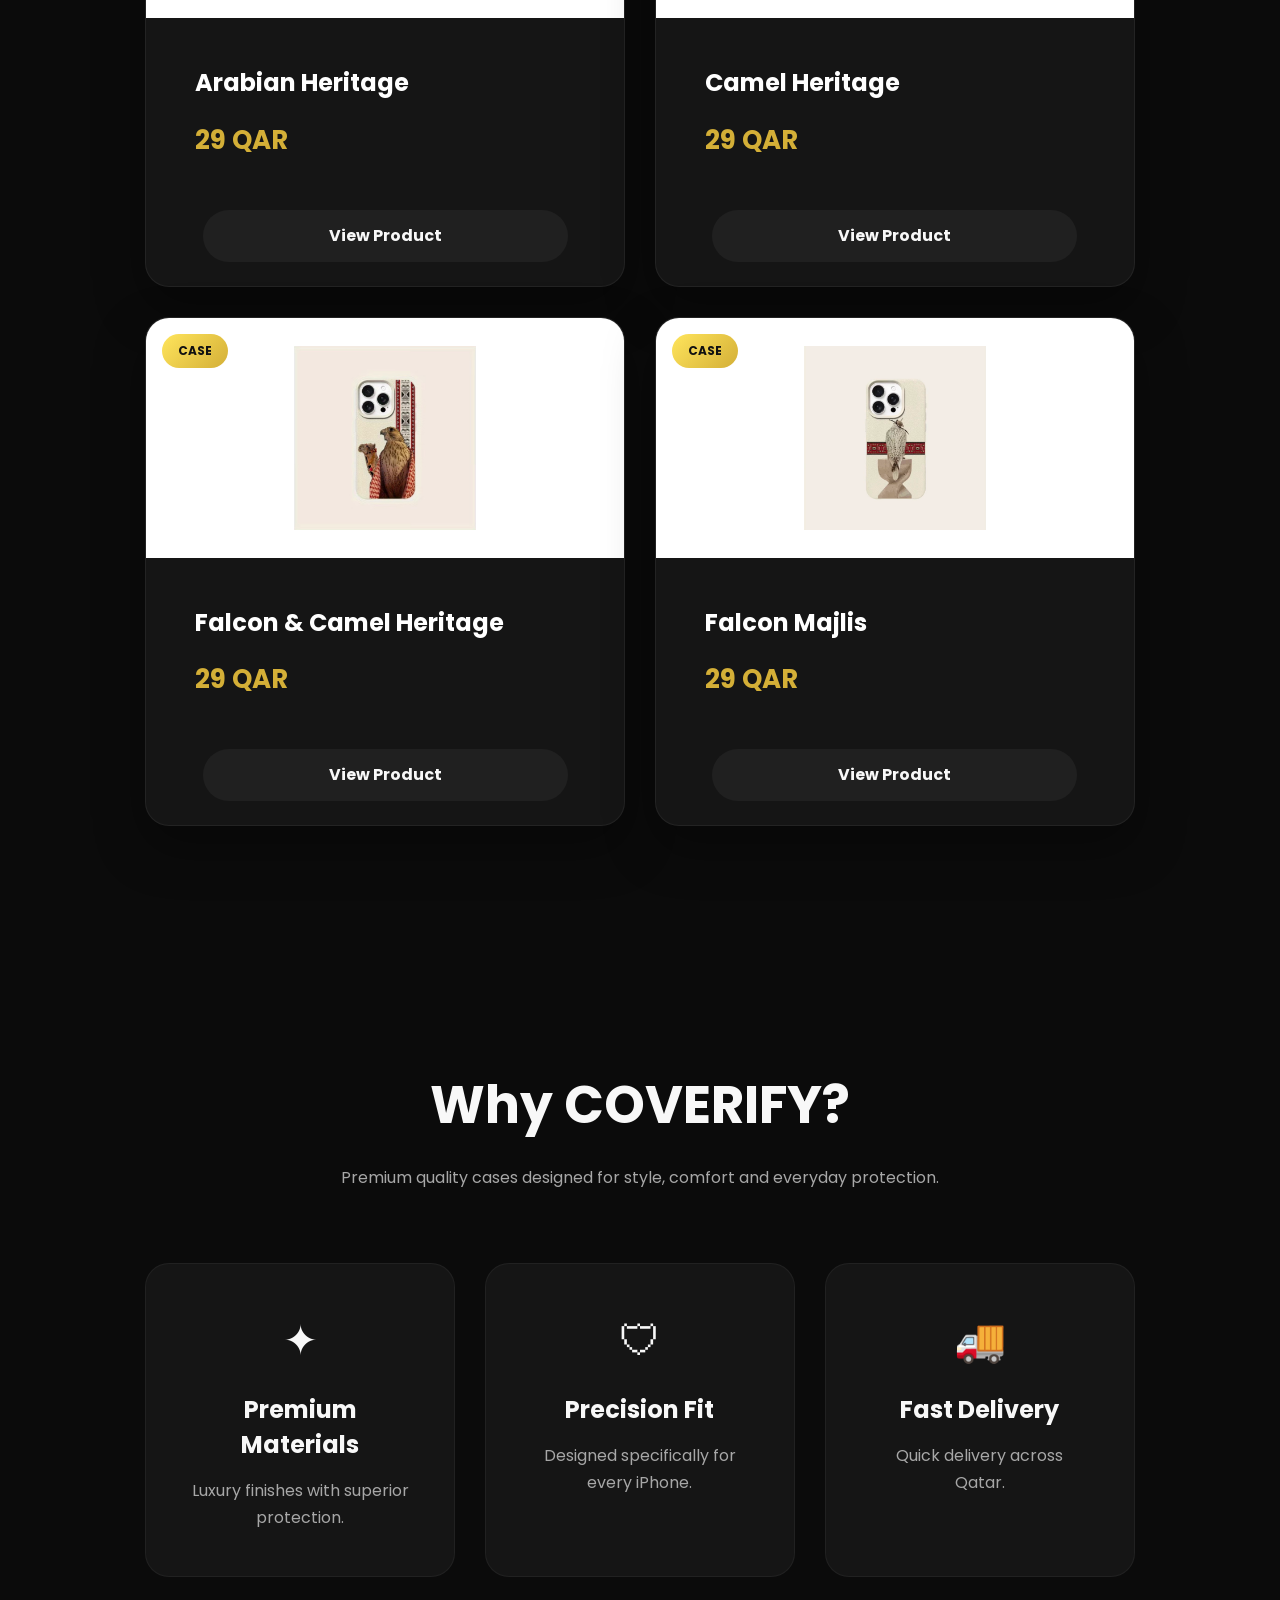
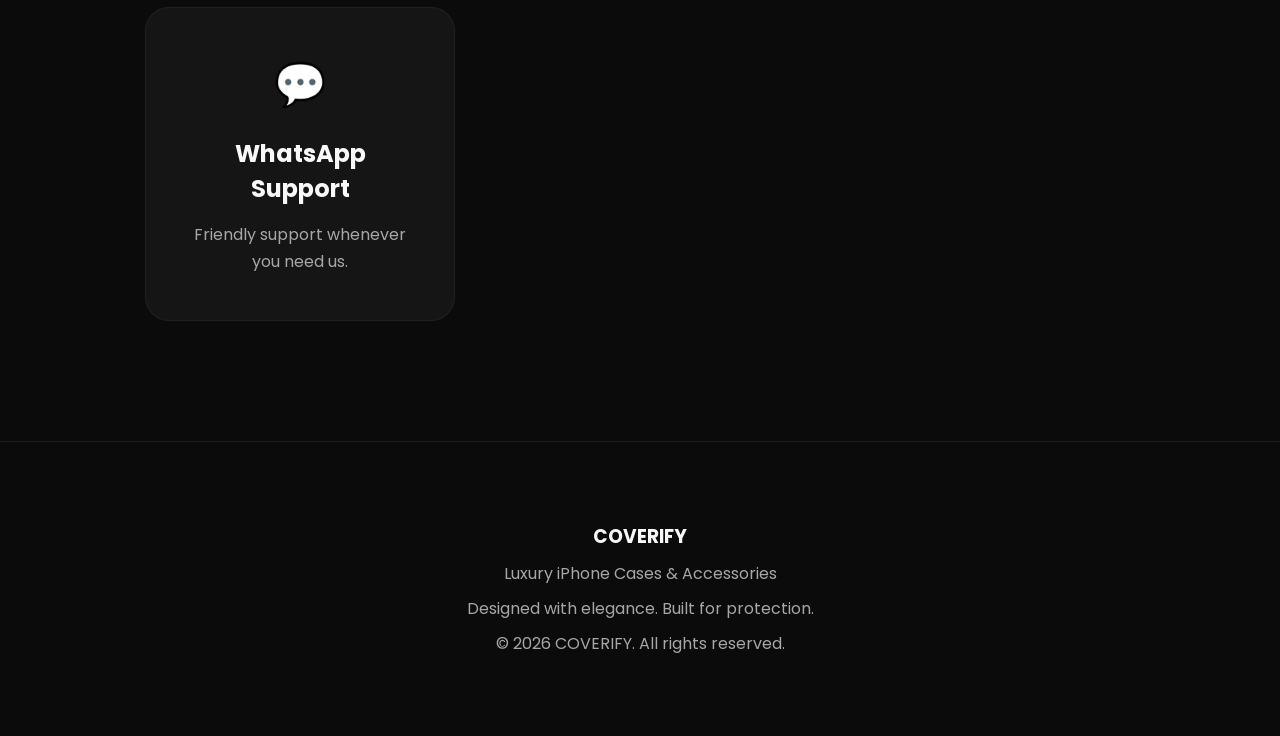
==== commit 3f511d5d: "Update COVERIFY website" ====
--- a/index.html
+++ b/index.html
@@ -2,29 +2,33 @@
 <html lang="en">
 
 <head>
-<meta charset="UTF-8">
-<meta name="viewport" content="width=device-width, initial-scale=1.0">
-
-<title>COVERIFY | Premium iPhone Cases</title>
-
-<link rel="stylesheet" href="style.css">
-
-<link href="https://fonts.googleapis.com/css2?family=Poppins:wght@300;400;500;600;700;800&display=swap" rel="stylesheet">
-
+    <meta charset="UTF-8">
+    <meta name="viewport" content="width=device-width, initial-scale=1.0">
+
+    <title>COVERIFY | Premium iPhone Cases</title>
+
+    <link rel="stylesheet" href="css/common.css">
+    <link rel="stylesheet" href="css/home.css">
+    <link rel="stylesheet" href="css/shop.css">
+
+    <link href="https://fonts.googleapis.com/css2?family=Poppins:wght@300;400;500;600;700;800&display=swap" rel="stylesheet">
 </head>
 
 <body>
 
 <header class="navbar">
 
-    <a href="index.html" class="logo">COVERIFY</a>
+    <a href="index.html" class="logo">
+        COVERIFY
+    </a>
 
     <nav>
 
-        <a href="index.html" class="active">Home</a>
+        <a href="index.html">Home</a>
+
         <a href="shop.html">Shop</a>
-        <a href="shop.html">Premium</a>
-        <a href="cart.html" class="cart-link">
+
+        <a href="cart.html">
             🛒 <span id="cart-count">0</span>
         </a>
 
@@ -32,12 +36,12 @@
 
 </header>
 
-<section class="hero">
-
-    <div class="hero-text">
+<section class="hero reveal">
+
+    <div class="hero-content">
 
         <span class="hero-tag">
-            Luxury Collection
+            LUXURY COLLECTION
         </span>
 
         <h1>
@@ -46,208 +50,167 @@
         </h1>
 
         <p>
-
-            Discover premium iPhone cases crafted with elegance,
-            durability and precision. Designed to protect your device
-            while elevating your everyday style.
-
+            Premium iPhone cases crafted with elegance,
+            precision and everyday durability.
         </p>
 
-        <div class="hero-buttons">
-
-            <a href="shop.html" class="btn">
-                Shop Collection →
+        <a href="shop.html" class="btn">
+
+            Shop Collection →
+
+        </a>
+
+    </div>
+
+</section>
+
+<section class="collections reveal">
+
+    <div class="container">
+
+        <h2>Explore Collections</h2>
+
+        <div class="collection-grid">
+
+            <a href="shop.html" class="collection-card">
+
+                <img src="images/IMG_9384.PNG">
+
+                <div>
+
+                    <h3>Silicone</h3>
+
+                    <p>Soft Touch Collection</p>
+
+                </div>
+
             </a>
 
+            <a href="shop.html" class="collection-card">
+
+                <img src="images/IMG_9403.PNG">
+
+                <div>
+
+                    <h3>Heritage</h3>
+
+                    <p>Inspired by Qatar</p>
+
+                </div>
+
+            </a>
+
+            <a href="shop.html" class="collection-card">
+
+                <img src="images/falcon-prestige.jpg">
+
+                <div>
+
+                    <h3>Premium</h3>
+
+                    <p>Luxury Craftsmanship</p>
+
+                </div>
+
+            </a>
+
         </div>
 
     </div>
 
-
-</section>
-
-<section class="quote">
-    <p>
-        Luxury isn't loud.<br>
-        <span>It's in the details.</span>
-    </p>
-</section>
-
-<section class="collections">
-
-    <h2>Explore Collections</h2>
-
-    <div class="collection-grid">
-
-        <a href="shop.html" class="collection-card">
-
-            <img src="images/IMG_9384.PNG">
-
-            <div>
-
-                <h3>Silicone</h3>
-
-                <p>Minimal. Soft. Everyday.</p>
-
-            </div>
-
-        </a>
-
-        <a href="shop.html" class="collection-card">
-
-            <img src="images/IMG_9403.PNG">
-
-            <div>
-
-                <h3>Heritage</h3>
-
-                <p>Inspired by Qatar.</p>
-
-            </div>
-
-        </a>
-
-        <a href="shop.html" class="collection-card">
-
-            <img src="images/falcon-prestige.jpg">
-
-            <div>
-
-                <h3>Premium</h3>
-
-                <p>Luxury craftsmanship.</p>
-
-            </div>
-
-        </a>
-
-        <a href="shop.html" class="collection-card">
-
-            <img src="images/airpods-pro2.jpg">
-
-            <div>
-
-                <h3>Accessories</h3>
-
-                <p>Complete your setup.</p>
-
-            </div>
-
-        </a>
-
-    </div>
-
-</section>
-
-<section class="featured">
-
-<h2>Best Sellers</h2>
-
-<div class="products">
-
-<div class="card">
-
-<img src="images/techwoven-black.jpg">
-
-<h3>TechWoven Black</h3>
-
-<p>50 QAR</p>
-
-<a href="product.html?id=techwoven-black" class="card-btn">
-View Product
-</a>
-
-</div>
-
-<div class="card">
-
-<img src="images/falcon-prestige.jpg">
-
-<h3>Falcon Prestige</h3>
-
-<p>30 QAR</p>
-
-<a href="product.html?id=falcon-prestige" class="card-btn">
-View Product
-</a>
-
-</div>
-
-<div class="card">
-
-<img src="images/airpods-pro2.jpg">
-
-<h3>AirPods Pro 2</h3>
-
-<p>89 QAR</p>
-
-<a href="product.html?id=airpods-pro2" class="card-btn">
-View Product
-</a>
-
-</div>
-
-</div>
-
-</section>
-
-<section class="benefits">
-
-    <h2>Crafted to Stand Out</h2>
-
-    <p class="section-subtitle">
-        Every detail is carefully designed to combine luxury aesthetics
-        with everyday protection.
-    </p>
-
-    <div class="benefit-grid">
-
-        <div class="benefit">
-            <h3>Premium Materials</h3>
-            <p>
-                Soft-touch finishes inspired by luxury craftsmanship.
-            </p>
+</section>
+
+<section class="featured reveal">
+
+    <div class="container">
+
+        <h2>Best Sellers</h2>
+
+        <div id="featured-products" class="products">
+
         </div>
 
-        <div class="benefit">
-            <h3>Precision Fit</h3>
-            <p>
-                Engineered specifically for your iPhone model.
-            </p>
+    </div>
+
+</section>
+
+<section class="benefits reveal">
+
+    <div class="container">
+
+        <h2>Why COVERIFY?</h2>
+
+        <p class="section-subtitle">
+
+            Premium quality cases designed for style,
+            comfort and everyday protection.
+
+        </p>
+
+        <div class="benefit-grid">
+
+            <div class="benefit">
+
+                <div class="benefit-icon">✦</div>
+
+                <h3>Premium Materials</h3>
+
+                <p>Luxury finishes with superior protection.</p>
+
+            </div>
+
+            <div class="benefit">
+
+                <div class="benefit-icon">🛡</div>
+
+                <h3>Precision Fit</h3>
+
+                <p>Designed specifically for every iPhone.</p>
+
+            </div>
+
+            <div class="benefit">
+
+                <div class="benefit-icon">🚚</div>
+
+                <h3>Fast Delivery</h3>
+
+                <p>Quick delivery across Qatar.</p>
+
+            </div>
+
+            <div class="benefit">
+
+                <div class="benefit-icon">💬</div>
+
+                <h3>WhatsApp Support</h3>
+
+                <p>Friendly support whenever you need us.</p>
+
+            </div>
+
         </div>
 
-        <div class="benefit">
-            <h3>Fast Delivery</h3>
-            <p>
-                Quick delivery across Qatar with secure packaging.
-            </p>
-        </div>
-
-        <div class="benefit">
-            <h3>WhatsApp Ordering</h3>
-            <p>
-                Simple, fast and personalized customer service.
-            </p>
-        </div>
-
-    </div>
-
-</section>
+    </div>
+
+</section>
+
 <footer>
 
-<h2>COVERIFY</h2>
-
-<p>Luxury iPhone Cases & Accessories</p>
-
-<p>Designed with elegance. Built for protection.</p>
-
-<p>© 2026 COVERIFY. All rights reserved.</p>
+    <h3>COVERIFY</h3>
+
+    <p>Luxury iPhone Cases & Accessories</p>
+
+    <p>Designed with elegance. Built for protection.</p>
+
+    <p>© 2026 COVERIFY. All rights reserved.</p>
 
 </footer>
 
-<script src="products.js"></script>
-<script src="cart.js"></script>
+<script src="js/products.js"></script>
+<script src="js/cart.js"></script>
+<script src="js/home.js"></script>
+<script src="js/animations.js"></script>
 
 </body>
-
 </html>
--- a/css/common.css
+++ b/css/common.css
@@ -0,0 +1,287 @@
+/* ==========================================
+   COVERIFY V3 - COMMON STYLES
+========================================== */
+
+:root{
+
+    --bg:#0B0B0B;
+    --surface:#151515;
+    --surface2:#1C1C1C;
+
+    --gold:#D4AF37;
+    --gold-light:#F1D67A;
+
+    --white:#F8F8F8;
+    --gray:#A7A7A7;
+
+    --radius:24px;
+
+    --transition:.35s ease;
+
+    --shadow:
+        0 20px 50px rgba(0,0,0,.35);
+
+}
+
+*{
+    margin:0;
+    padding:0;
+    box-sizing:border-box;
+}
+
+html{
+    scroll-behavior:smooth;
+}
+
+body{
+
+    background:var(--bg);
+
+    color:var(--white);
+
+    font-family:'Poppins',sans-serif;
+
+    overflow-x:hidden;
+
+}
+
+img{
+
+    width:100%;
+
+    display:block;
+
+}
+
+a{
+
+    text-decoration:none;
+
+    color:inherit;
+
+}
+
+section{
+
+    padding:120px 8%;
+
+}
+
+.container{
+
+    width:min(1300px,92%);
+
+    margin:auto;
+
+}
+.navbar{
+
+    position:fixed;
+
+    top:0;
+
+    left:0;
+
+    width:100%;
+
+    z-index:1000;
+
+    display:flex;
+
+    justify-content:space-between;
+
+    align-items:center;
+
+    padding:22px 8%;
+
+    background:rgba(10,10,10,.75);
+
+    backdrop-filter:blur(14px);
+
+    border-bottom:1px solid rgba(255,255,255,.05);
+
+}
+
+.logo{
+
+    font-size:34px;
+
+    font-weight:800;
+
+    letter-spacing:4px;
+
+    color:var(--gold);
+
+}
+
+nav{
+
+    display:flex;
+
+    gap:35px;
+
+}
+
+nav a{
+
+    position:relative;
+
+    margin-left:35px;
+
+    color:white;
+
+    text-decoration:none;
+
+    font-weight:500;
+
+    transition:.3s;
+
+}
+
+nav a::after{
+
+    content:"";
+
+    position:absolute;
+
+    left:0;
+
+    bottom:-8px;
+
+    width:0;
+
+    height:2px;
+
+    background:var(--gold);
+
+    transition:.3s;
+
+}
+
+nav a:hover{
+
+    color:var(--gold);
+
+}
+
+nav a:hover::after{
+
+    width:100%;
+
+}
+.btn{
+
+    display:inline-flex;
+
+    align-items:center;
+
+    justify-content:center;
+
+    gap:10px;
+
+    padding:16px 34px;
+
+    border:none;
+
+    border-radius:16px;
+
+    background:var(--gold);
+
+    color:#111;
+
+    font-weight:700;
+
+    font-size:16px;
+
+    cursor:pointer;
+
+    transition:all .35s ease;
+
+}
+
+.btn:hover{
+
+    transform:translateY(-4px);
+
+    box-shadow:0 15px 35px rgba(212,175,55,.35);
+
+}
+
+.btn:active{
+
+    transform:translateY(-1px);
+
+}
+footer{
+
+    padding:80px 8%;
+
+    border-top:1px solid rgba(255,255,255,.08);
+
+    text-align:center;
+
+}
+
+footer h2{
+
+    color:var(--gold);
+
+    letter-spacing:4px;
+
+    margin-bottom:15px;
+
+}
+
+footer p{
+
+    color:var(--gray);
+
+    margin-top:10px;
+
+}
+/* ==========================================
+   PAGE ANIMATIONS
+========================================== */
+
+body{
+
+    animation:fadePage .6s ease;
+
+}
+
+@keyframes fadePage{
+
+    from{
+
+        opacity:0;
+
+        transform:translateY(10px);
+
+    }
+
+    to{
+
+        opacity:1;
+
+        transform:translateY(0);
+
+    }
+
+}
+.reveal{
+
+    opacity:0;
+
+    transform:translateY(50px);
+
+    transition:all .8s ease;
+
+}
+
+.reveal.active{
+
+    opacity:1;
+
+    transform:translateY(0);
+
+}
--- a/css/home.css
+++ b/css/home.css
@@ -0,0 +1,429 @@
+/* ==========================================
+   COVERIFY V3 - HOME
+========================================== */
+
+/* HERO */
+
+.hero{
+
+    min-height:100vh;
+
+    display:flex;
+
+    justify-content:center;
+
+    align-items:center;
+
+    text-align:center;
+
+    position:relative;
+
+    overflow:hidden;
+
+}
+
+.hero::before{
+
+    content:"";
+
+    position:absolute;
+
+    width:800px;
+    height:800px;
+
+    border-radius:50%;
+
+    background:
+    radial-gradient(circle,
+    rgba(212,175,55,.12),
+    transparent 70%);
+
+    z-index:-1;
+
+}
+
+.hero-content{
+
+    max-width:850px;
+
+}
+
+.hero-tag{
+
+    display:inline-block;
+
+    margin-bottom:30px;
+
+    padding:10px 22px;
+
+    border-radius:999px;
+
+    border:1px solid rgba(212,175,55,.3);
+
+    color:var(--gold);
+
+    font-size:14px;
+
+    letter-spacing:2px;
+
+    text-transform:uppercase;
+
+}
+
+.hero h1{
+
+    font-size:clamp(58px,7vw,92px);
+
+    line-height:1;
+
+    font-weight:800;
+
+    margin-bottom:30px;
+
+}
+
+.hero p{
+
+    max-width:700px;
+
+    margin:auto;
+
+    margin-bottom:45px;
+
+    font-size:20px;
+
+    color:var(--gray);
+
+    line-height:1.8;
+
+}
+
+/* COLLECTIONS */
+
+.collections{
+
+    padding-top:40px;
+
+}
+
+.collections h2{
+
+    text-align:center;
+
+    font-size:54px;
+
+    margin-bottom:70px;
+
+}
+
+.collection-grid{
+
+    display:grid;
+
+    grid-template-columns:repeat(auto-fit,minmax(270px,1fr));
+
+    gap:30px;
+
+}
+
+.collection-card{
+
+    position:relative;
+
+    height:420px;
+
+    overflow:hidden;
+
+    border-radius:28px;
+
+    background:var(--surface);
+
+    transition:var(--transition);
+
+}
+
+.collection-card img{
+
+    width:100%;
+
+    height:100%;
+
+    object-fit:cover;
+
+    transition:.6s;
+
+}
+
+.collection-card::after{
+
+    content:"";
+
+    position:absolute;
+
+    inset:0;
+
+    background:
+    linear-gradient(
+        transparent 20%,
+        rgba(0,0,0,.9)
+    );
+
+}
+
+.collection-card div{
+
+    position:absolute;
+
+    left:28px;
+
+    bottom:28px;
+
+    z-index:2;
+
+}
+
+.collection-card h3{
+
+    font-size:32px;
+
+    margin-bottom:8px;
+
+}
+
+.collection-card p{
+
+    color:var(--gold);
+
+}
+
+.collection-card:hover{
+
+    transform:translateY(-10px);
+
+    box-shadow:var(--shadow);
+
+}
+
+.collection-card:hover img{
+
+    transform:scale(1.08);
+
+}
+
+/* BEST SELLERS */
+
+.featured h2{
+
+    text-align:center;
+
+    font-size:52px;
+
+    margin-bottom:70px;
+
+}
+
+.products{
+
+    display:grid;
+
+    grid-template-columns:repeat(auto-fit,minmax(320px,1fr));
+
+    gap:35px;
+
+}
+
+.card{
+
+    background:var(--surface);
+
+    border-radius:28px;
+
+    overflow:hidden;
+
+    transition:var(--transition);
+
+    border:1px solid rgba(255,255,255,.05);
+
+}
+
+.card:hover{
+
+    transform:translateY(-10px);
+
+    box-shadow:var(--shadow);
+
+}
+
+.card img{
+
+    height:340px;
+
+    object-fit:cover;
+
+    transition:.5s;
+
+}
+
+.card:hover img{
+
+    transform:scale(1.05);
+
+}
+
+.card h3{
+
+    font-size:30px;
+
+    padding:25px 25px 10px;
+
+}
+
+.card p{
+
+    color:var(--gold);
+
+    font-size:26px;
+
+    font-weight:700;
+
+    padding:0 25px 25px;
+
+}
+
+.card-btn{
+
+    display:block;
+
+    margin:0 25px 25px;
+
+    text-align:center;
+
+    padding:16px;
+
+    border-radius:16px;
+
+    background:#202020;
+
+    transition:var(--transition);
+
+    font-weight:600;
+
+}
+
+.card-btn:hover{
+
+    background:var(--gold);
+
+    color:#111;
+
+}
+
+/* BENEFITS */
+
+.benefits{
+
+    text-align:center;
+
+}
+
+.benefits h2{
+
+    font-size:52px;
+
+    margin-bottom:20px;
+
+}
+
+.section-subtitle{
+
+    max-width:700px;
+
+    margin:0 auto 70px;
+
+    color:var(--gray);
+
+    line-height:1.8;
+
+}
+
+.benefit-grid{
+
+    display:grid;
+
+    grid-template-columns:repeat(auto-fit,minmax(250px,1fr));
+
+    gap:30px;
+
+}
+
+.benefit{
+
+    padding:45px;
+
+    border-radius:24px;
+
+    background:var(--surface);
+
+    border:1px solid rgba(255,255,255,.05);
+
+    transition:var(--transition);
+
+}
+
+.benefit:hover{
+
+    transform:translateY(-8px);
+
+    border-color:var(--gold);
+
+}
+
+.benefit-icon{
+
+    font-size:42px;
+
+    margin-bottom:20px;
+
+}
+
+.benefit h3{
+
+    margin-bottom:15px;
+
+    font-size:24px;
+
+}
+
+.benefit p{
+
+    color:var(--gray);
+
+    line-height:1.7;
+
+}
+
+/* MOBILE */
+
+@media (max-width:900px){
+
+.hero h1{
+
+    font-size:56px;
+
+}
+
+.hero p{
+
+    font-size:18px;
+
+}
+
+.collections h2,
+.featured h2,
+.benefits h2{
+
+    font-size:38px;
+
+}
+
+}
--- a/css/shop.css
+++ b/css/shop.css
@@ -0,0 +1,393 @@
+/* =========================================
+   COVERIFY SHOP
+   ========================================= */
+
+.shop-hero{
+    padding:140px 0 70px;
+    text-align:center;
+}
+
+.shop-hero h1{
+    font-size:56px;
+    font-weight:800;
+    margin-bottom:18px;
+    color:#fff;
+}
+
+.shop-hero p{
+    max-width:700px;
+    margin:auto;
+    color:var(--gray);
+    font-size:18px;
+    line-height:1.8;
+}
+
+/* =========================================
+   Toolbar
+   ========================================= */
+
+.shop-toolbar{
+    padding:20px 0 60px;
+}
+
+.toolbar{
+
+    display:flex;
+
+    justify-content:center;
+
+    align-items:center;
+
+    gap:20px;
+
+    flex-wrap:wrap;
+
+}
+
+.toolbar input,
+.toolbar select{
+
+    width:290px;
+
+    height:56px;
+
+    padding:0 20px;
+
+    border:none;
+
+    outline:none;
+
+    border-radius:16px;
+
+    background:var(--surface);
+
+    color:white;
+
+    font-size:15px;
+
+    transition:.3s;
+
+    border:1px solid rgba(255,255,255,.08);
+
+}
+
+.toolbar input:focus,
+.toolbar select:focus{
+
+    border-color:var(--gold);
+
+    box-shadow:0 0 0 4px rgba(212,175,55,.15);
+
+}
+
+/* =========================================
+   Products Grid
+   ========================================= */
+
+.shop-grid{
+
+    padding:20px 0 90px;
+
+}
+
+.products{
+    display:grid;
+    grid-template-columns:repeat(3,minmax(0,1fr));
+    gap:30px;
+}
+
+.products .card{
+    width:100%;
+}
+/* =========================================
+   Product Card
+   ========================================= */
+
+.card{
+
+    position:relative;
+
+    background:var(--surface);
+
+    border-radius:24px;
+
+    overflow:hidden;
+
+    border:1px solid rgba(255,255,255,.06);
+
+    box-shadow:var(--shadow);
+
+    transition:.35s ease;
+
+}
+
+.card:hover{
+
+    transform:translateY(-10px);
+
+    border-color:var(--gold);
+
+    box-shadow:
+        0 20px 45px rgba(0,0,0,.35);
+
+}
+
+.card img{
+
+    width:100%;
+
+    height:240px;
+
+    object-fit:contain;
+
+    background:white;
+
+    padding:28px;
+
+    display:block;
+
+}
+
+/* =========================================
+   Badge
+   ========================================= */
+
+.product-badge{
+    position:absolute;
+    top:16px;
+    left:16px;
+
+    display:flex;
+    align-items:center;
+    justify-content:center;
+
+    padding:8px 16px;
+
+    background:linear-gradient(135deg,#FFE55C,#D4AF37);
+
+    color:#111;
+
+    font-size:12px;
+    font-weight:700;
+
+    border-radius:999px;
+
+    text-transform:uppercase;
+
+    z-index:100;
+}
+
+/* =========================================
+   Card Content
+   ========================================= */
+
+.card-content{
+
+    padding:24px;
+
+}
+
+.card-content h3{
+
+    font-size:24px;
+
+    font-weight:700;
+
+    color:white;
+
+    margin-bottom:12px;
+
+    line-height:1.3;
+
+}
+
+.price{
+
+    color:var(--gold);
+
+    font-size:22px;
+
+    font-weight:700;
+
+    margin-bottom:22px;
+
+}
+
+/* =========================================
+   Button
+   ========================================= */
+
+.card-btn{
+    display:flex;
+    justify-content:center;
+    align-items:center;
+
+    width:85%;
+
+    height:52px;
+
+    margin:25px auto 0;
+
+    border-radius:999px;
+
+    text-decoration:none;
+
+    font-weight:700;
+}
+
+.card-btn:hover{
+
+    transform:translateY(-3px);
+
+    box-shadow:
+        0 15px 35px rgba(212,175,55,.35);
+
+}
+/* =========================================
+   Related Products
+   ========================================= */
+
+.related-products{
+
+    padding:90px 0;
+
+}
+
+.related-products h2{
+
+    text-align:center;
+
+    font-size:42px;
+
+    font-weight:800;
+
+    color:white;
+
+    margin-bottom:50px;
+
+}
+
+/* =========================================
+   Smooth Animations
+   ========================================= */
+
+.card,
+.card img,
+.card-btn{
+
+    transition:.35s ease;
+
+}
+
+.card:hover img{
+
+    transform:scale(1.05);
+
+}
+
+/* =========================================
+   Mobile
+   ========================================= */
+
+@media (max-width:768px){
+
+    .shop-hero{
+
+        padding:120px 0 50px;
+
+    }
+
+    .shop-hero h1{
+
+        font-size:40px;
+
+    }
+
+    .shop-hero p{
+
+        font-size:16px;
+
+        padding:0 15px;
+
+    }
+
+    .toolbar{
+
+        flex-direction:column;
+
+        align-items:center;
+
+    }
+
+    .toolbar input,
+    .toolbar select{
+
+        width:100%;
+
+        max-width:400px;
+
+    }
+
+    .products{
+
+        grid-template-columns:1fr;
+
+        gap:25px;
+
+    }
+
+    .card img{
+
+        height:220px;
+
+        padding:22px;
+
+    }
+
+    .card-content{
+
+        padding:20px;
+
+    }
+
+    .card-content h3{
+
+        font-size:22px;
+
+    }
+
+    .price{
+
+        font-size:20px;
+
+    }
+
+    .related-products{
+
+        padding:70px 0;
+
+    }
+
+    .related-products h2{
+
+        font-size:34px;
+
+        margin-bottom:35px;
+
+    }
+
+}
+
+/* =========================================
+   Large Screens
+   ========================================= */
+
+.products{
+    display:grid;
+    grid-template-columns:repeat(auto-fit,minmax(320px,1fr));
+    gap:30px;
+}
+
+.products .card{
+    width:100%;
+}
